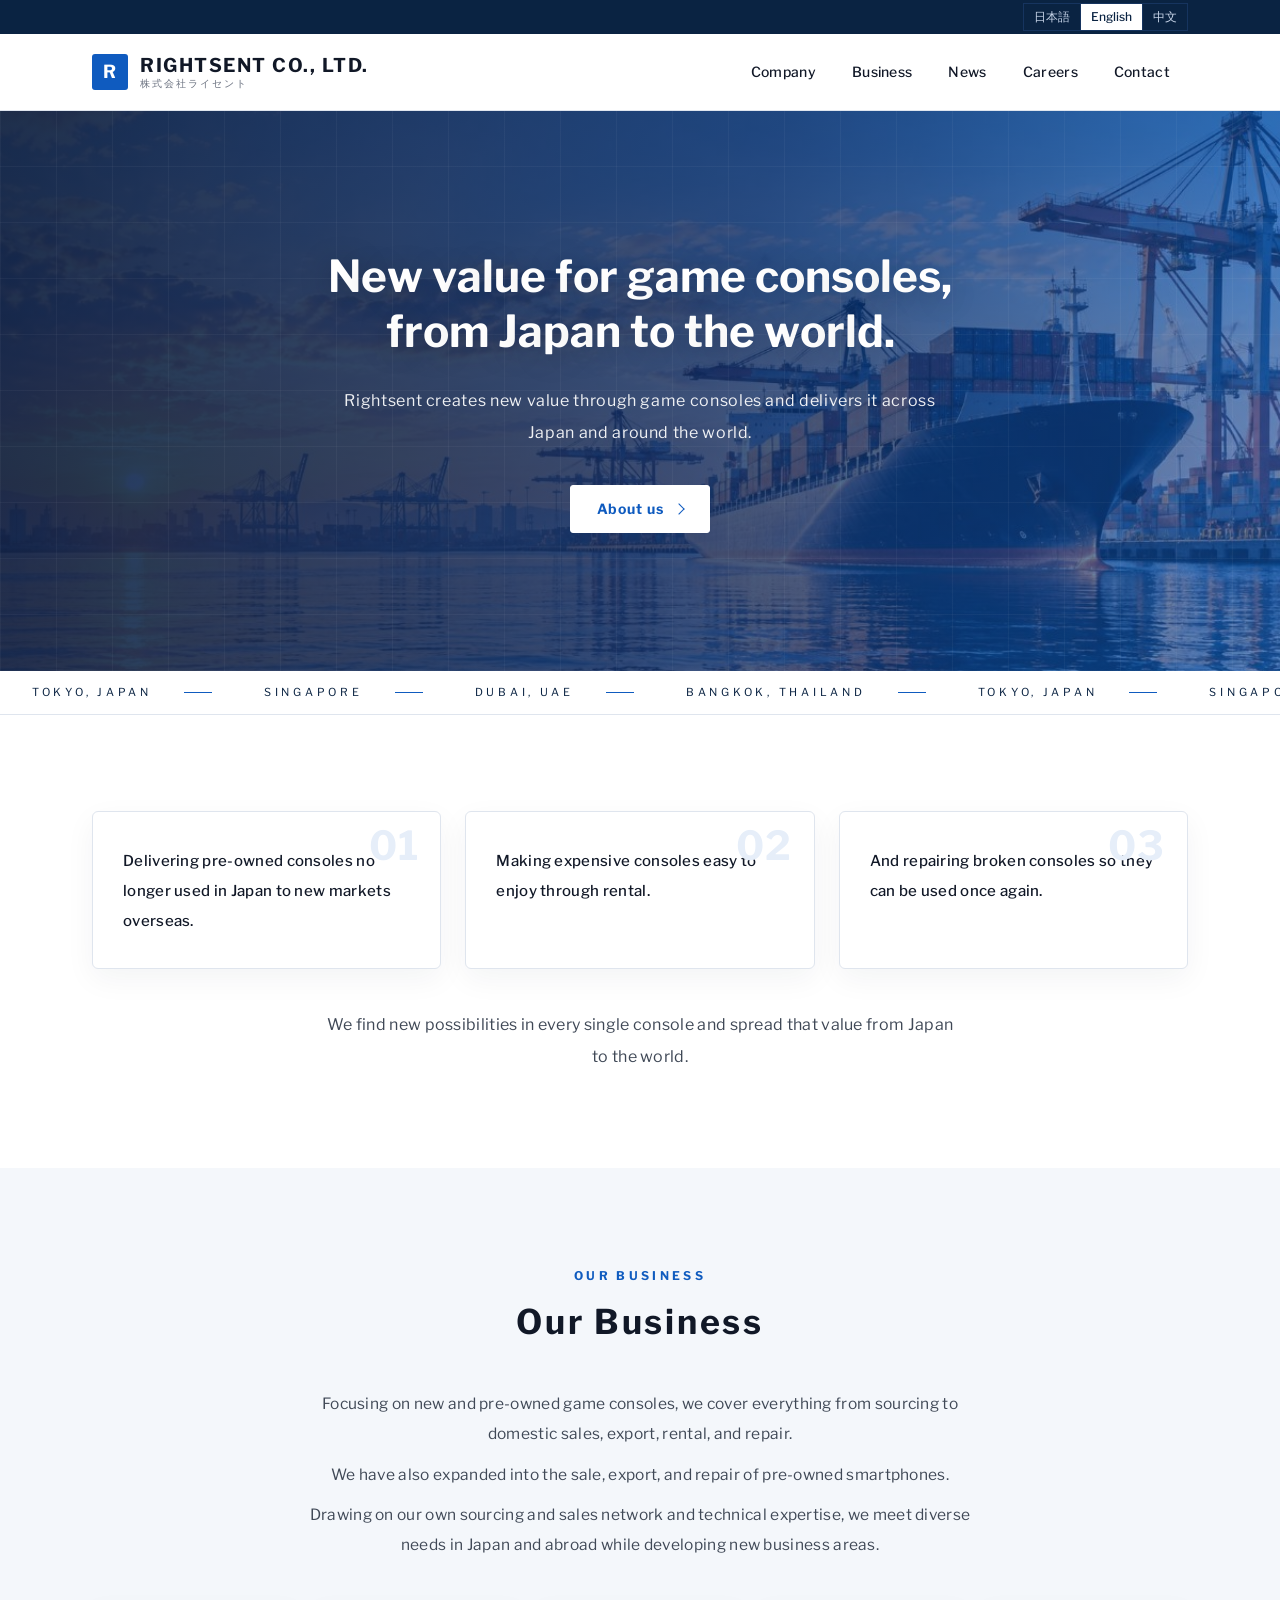
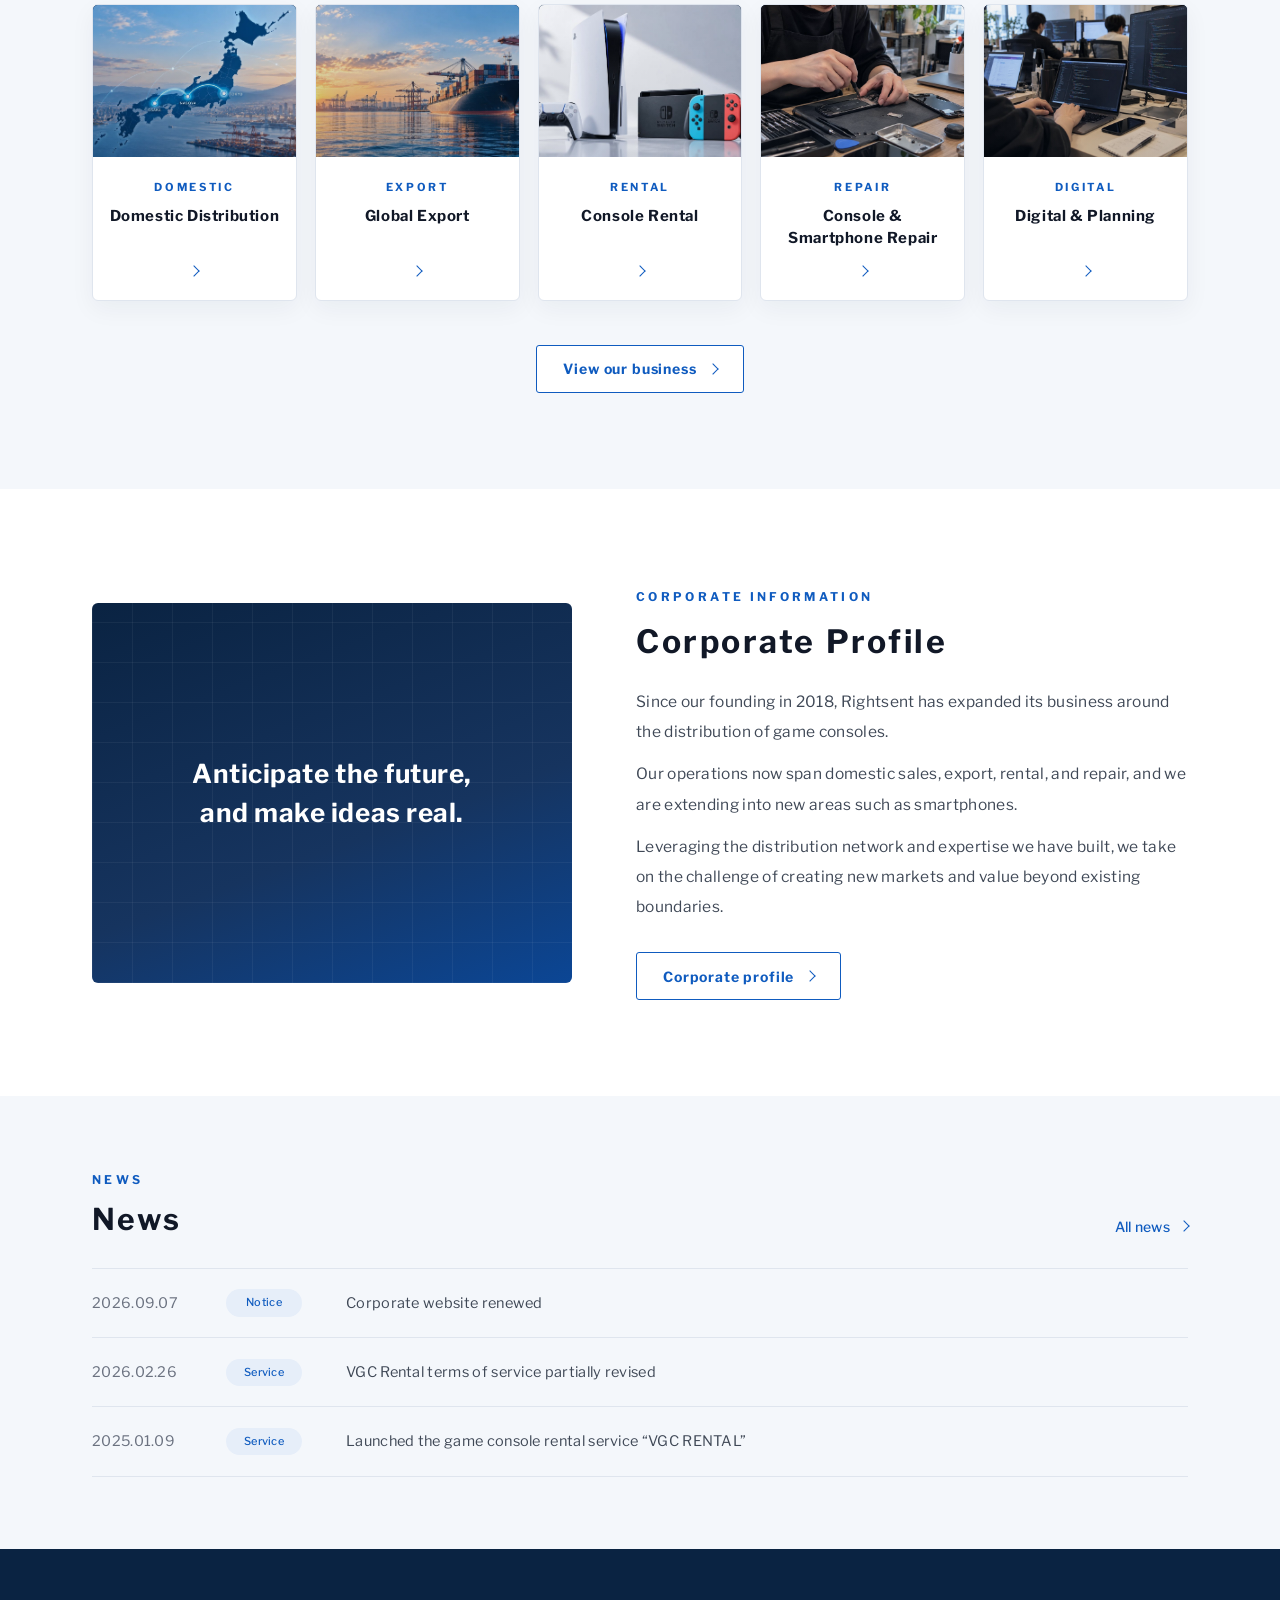
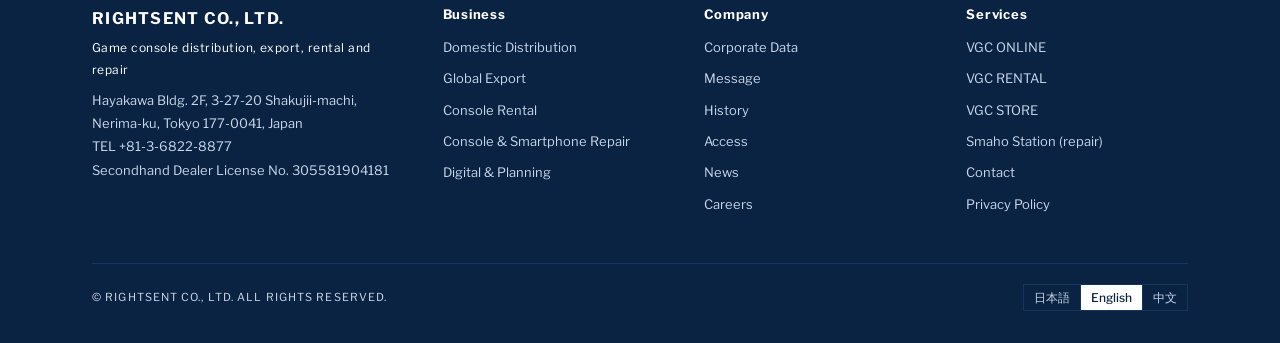
==== index.html @ 7bfd34ba "コーポレートサイトを追加 Co-Authored-By: Claude Fable 5.1 <noreply@anthropic.com> Claude-Session: https://claude" ====
<!DOCTYPE html>
<html lang="ja">
<head>
<meta charset="utf-8">
<meta name="viewport" content="width=device-width, initial-scale=1">
<title data-i18n="title">株式会社ライセント｜ゲーム機の国内流通・海外輸出・レンタル・修理</title>
<meta name="description" content="株式会社ライセントは、ゲーム機・スマートフォンの仕入れから国内販売、海外輸出、レンタル、修理まで手がける東京の会社です。VGC ONLINE / VGC RENTAL / VGC STORE を運営しています。">
<meta name="color-scheme" content="light">
<link rel="icon" href="favicon.svg" type="image/svg+xml">
<link rel="preconnect" href="https://fonts.googleapis.com">
<link rel="preconnect" href="https://fonts.gstatic.com" crossorigin>
<link rel="stylesheet" href="https://fonts.googleapis.com/css2?family=Noto+Sans+JP:wght@400;500;700&family=Noto+Sans+SC:wght@400;500;700&family=Libre+Franklin:wght@400;500;600;700&display=swap">
<link rel="stylesheet" href="assets/site.css">
<script type="application/ld+json">
{"@context":"https://schema.org","@type":"Organization","name":"株式会社ライセント","alternateName":"RIGHTSENT CO., LTD.","url":"https://www.rightsent.com/","foundingDate":"2018-11-29","telephone":"+81-3-6822-8877","address":{"@type":"PostalAddress","postalCode":"177-0041","addressRegion":"東京都","addressLocality":"練馬区","streetAddress":"石神井町3-27-20 早川ビル2F","addressCountry":"JP"},"founder":{"@type":"Person","name":"芹澤 慎次郎"},"sameAs":["https://vgc-online.com/","https://x.com/VGC_RENTAL","https://x.com/VGC_ONLINE"]}
</script>
</head>
<body>
<a class="skip" href="#main">本文へ</a>

<div class="util"><div class="wrap">
  <div class="lang" role="group" aria-label="Language"><button type="button" data-lang="ja" lang="ja">日本語</button><button type="button" data-lang="en" lang="en">English</button><button type="button" data-lang="zh" lang="zh">中文</button></div>
</div></div>

<header class="head"><div class="wrap">
  <a class="logo" href="index.html"><span class="sym">R</span><span class="name"><span data-i18n="brand.name">株式会社ライセント</span><small data-i18n="brand.sub">RIGHTSENT CO., LTD.</small></span></a>
  <button class="menu-btn" type="button" aria-expanded="false" aria-controls="gnav" aria-label="Menu"><span></span></button>
  <ul class="gnav" id="gnav">
    <li><a href="company.html" data-i18n="nav.company">会社概要</a></li>
    <li><a href="business.html" data-i18n="nav.business">事業内容</a></li>
    <li><a href="news.html" data-i18n="nav.news">ニュース</a></li>
    <li><a href="recruit.html" data-i18n="nav.recruit">採用情報</a></li>
    <li><a href="contact.html" data-i18n="nav.contact">お問い合わせ</a></li>
  </ul>
</div></header>

<main id="main">
<section class="hero">
  <div class="wrap">
    <h1 data-i18n="hero.h1">ゲーム機に新しい価値を<br>日本から世界へ。</h1>
    <p class="sub" data-i18n="hero.sub">株式会社ライセントは、ゲーム機を通じて新たな価値を生み出し、国内外へ届けています。</p>
    <a class="btn white" href="company.html" data-i18n="hero.btn">私たちについて</a>
  </div>
</section>

<div class="marquee" aria-hidden="true"><div class="track"><span>Tokyo, Japan</span><span>Singapore</span><span>Dubai, UAE</span><span>Bangkok, Thailand</span><span>Tokyo, Japan</span><span>Singapore</span><span>Dubai, UAE</span><span>Bangkok, Thailand</span><span>Tokyo, Japan</span><span>Singapore</span><span>Dubai, UAE</span><span>Bangkok, Thailand</span><span>Tokyo, Japan</span><span>Singapore</span><span>Dubai, UAE</span><span>Bangkok, Thailand</span><span>Tokyo, Japan</span><span>Singapore</span><span>Dubai, UAE</span><span>Bangkok, Thailand</span><span>Tokyo, Japan</span><span>Singapore</span><span>Dubai, UAE</span><span>Bangkok, Thailand</span></div></div>

<section class="sec" id="about"><div class="wrap">
  <div class="about-grid">
    <div><span class="num">01</span><p data-i18n="about.1">日本で使われなくなった中古ゲーム機を、海外の新たな市場へ届ける。</p></div>
    <div><span class="num">02</span><p data-i18n="about.2">高額なゲーム機をレンタルによって、より手軽に利用できるものにする。</p></div>
    <div><span class="num">03</span><p data-i18n="about.3">そして、故障したゲーム機を修理し、再び使える一台へ。</p></div>
  </div>
  <p class="about-close rv" data-i18n="about.close">一台のゲーム機に新たな可能性を見出し、日本から世界へ、その価値を広げていきます。</p>
</div></section>

<section class="sec grey" id="business"><div class="wrap">
  <div class="shc"><span class="en">OUR BUSINESS</span><h2 data-i18n="biz.h2">事業内容</h2></div>
  <div class="biz-lead rv">
    <p data-i18n="biz.lead1">新品・中古ゲーム機を中心に、仕入れから国内販売、海外輸出、レンタル、修理まで幅広く展開しています。</p>
    <p data-i18n="biz.lead2">さらに、中古スマートフォンの販売・輸出・修理へと事業領域を拡大。</p>
    <p data-i18n="biz.lead3">独自の仕入・販売ネットワークと技術力を活かし、国内外の多様なニーズに対応するとともに、新たな事業領域への展開にも取り組んでいます。</p>
  </div>
  <div class="cards">
    <a class="card domestic" href="business.html#domestic"><div class="ph"></div><div class="body"><span class="en">DOMESTIC</span><h3 data-i18n="t1.h">国内流通・販売</h3><span class="arw"></span></div></a>
    <a class="card export" href="business.html#export"><div class="ph"></div><div class="body"><span class="en">EXPORT</span><h3 data-i18n="t2.h">海外輸出</h3><span class="arw"></span></div></a>
    <a class="card rental" href="business.html#rental"><div class="ph"></div><div class="body"><span class="en">RENTAL</span><h3 data-i18n="t3.h">ゲーム機レンタル</h3><span class="arw"></span></div></a>
    <a class="card repair" href="business.html#repair"><div class="ph"></div><div class="body"><span class="en">REPAIR</span><h3 data-i18n="t4.h">ゲーム機・スマートフォン修理</h3><span class="arw"></span></div></a>
    <a class="card digital" href="business.html#digital"><div class="ph"></div><div class="body"><span class="en">DIGITAL</span><h3 data-i18n="t5.h">デジタル事業・企画開発</h3><span class="arw"></span></div></a>
  </div>
  <div class="cards-cta rv"><a class="btn" href="business.html" data-i18n="idx.biz.all">事業内容を見る</a></div>
</div></section>


<section class="sec" id="company"><div class="wrap">
  <div class="cotop">
    <div class="panel rv"><p class="q" data-i18n="msg">未来を先取りして、<br>発想を実現する。</p></div>
    <div class="txt rv">
      <span class="en">CORPORATE INFORMATION</span>
      <h2 data-i18n="company.h2">会社概要</h2>
      <p data-i18n="msg.p1">株式会社ライセントは2018年の設立以来、ゲーム機流通を中心に事業を拡大してきました。</p>
      <p data-i18n="msg.p2">国内販売・海外輸出・レンタル・修理まで幅広く展開し、現在ではスマートフォンなどへも事業領域を広げています。</p>
      <p data-i18n="msg.p3">これまで培ってきた流通ネットワークとノウハウを活かし、既存の枠にとらわれない新たな市場と価値の創出に挑戦しています。</p>
      <a class="btn" href="company.html" data-i18n="idx.co.all">会社概要を見る</a>
    </div>
  </div>
</div></section>

<section class="sec grey tight" id="topics"><div class="wrap">
  <div class="shl"><div><span class="en">NEWS</span><h2 data-i18n="topics.h2">お知らせ</h2></div><a class="arrow" href="news.html" data-i18n="topics.all">一覧を見る</a></div>
  <ul class="news">
    <li><time datetime="2026-09-07">2026.09.07</time><span class="tag" data-i18n="tag.notice">お知らせ</span><a href="news.html" data-i18n="news.1">コーポレートサイトをリニューアルしました</a></li>
    <li><time datetime="2026-02-26">2026.02.26</time><span class="tag" data-i18n="tag.service">サービス</span><a href="news.html" data-i18n="news.2">VGC レンタル利用規約を一部改訂しました</a></li>
    <li><time datetime="2025-01-09">2025.01.09</time><span class="tag" data-i18n="tag.service">サービス</span><a href="news.html" data-i18n="news.3">ゲーム機レンタルサービス「VGC RENTAL」を開始しました</a></li>
  </ul>
</div></section>
</main>

<footer class="foot" id="footer"><div class="wrap">
  <div class="cols">
    <div class="addr"><strong data-i18n="brand.name">株式会社ライセント</strong><span class="tagline" data-i18n="f.tag">ゲーム機の国内流通・海外輸出・レンタル・修理</span><span data-i18n="f.addr">〒177-0041 東京都練馬区石神井町3-27-20 早川ビル2F<br>TEL 03-6822-8877<br>古物商許可 東京都公安委員会 第305581904181号</span></div>
    <div><h4><a href="business.html" data-i18n="f.h1">事業内容</a></h4><ul><li><a href="business.html#domestic" data-i18n="t1.h">国内流通・販売</a></li><li><a href="business.html#export" data-i18n="t2.h">海外輸出</a></li><li><a href="business.html#rental" data-i18n="t3.h">ゲーム機レンタル</a></li><li><a href="business.html#repair" data-i18n="t4.h">ゲーム機・スマートフォン修理</a></li><li><a href="business.html#digital" data-i18n="t5.h">デジタル事業・企画開発</a></li></ul></div>
    <div><h4><a href="company.html" data-i18n="f.h2">会社概要</a></h4><ul><li><a href="company.html#profile" data-i18n="f.2a">基本情報</a></li><li><a href="company.html#message" data-i18n="f.2b">代表メッセージ</a></li><li><a href="company.html#history" data-i18n="f.2c">沿革</a></li><li><a href="company.html#access" data-i18n="sub.access">アクセス</a></li><li><a href="news.html" data-i18n="nav.news">ニュース</a></li><li><a href="recruit.html" data-i18n="nav.recruit">採用情報</a></li></ul></div>
    <div><h4 data-i18n="f.h3">運営サービス</h4><ul><li><a href="https://vgc-online.com/" target="_blank" rel="noopener">VGC ONLINE</a></li><li><a href="https://vgc-online.com/pages/vgc-rental" target="_blank" rel="noopener">VGC RENTAL</a></li><li><a href="https://vgc-online.com/" target="_blank" rel="noopener">VGC STORE</a></li><li><a href="https://sma-sta.com/nerima/price/" target="_blank" rel="noopener" data-i18n="f.smasta">スマホステーション（修理）</a></li><li><a href="contact.html" data-i18n="nav.contact">お問い合わせ</a></li><li><a href="privacy.html" data-i18n="f.3d">プライバシーポリシー</a></li></ul></div>
  </div>
  <div class="bottom"><span data-i18n="f.copy">© RIGHTSENT CO., LTD. ALL RIGHTS RESERVED.</span><div class="lang" role="group" aria-label="Language"><button type="button" data-lang="ja" lang="ja">日本語</button><button type="button" data-lang="en" lang="en">English</button><button type="button" data-lang="zh" lang="zh">中文</button></div></div>
</div></footer>

<script src="assets/site.js"></script>
</body>
</html>
---- assets/site.css ----
/* 株式会社ライセント コーポレートサイト — 白×ブルー */

:root{
  --dark:#0a2342; --dark2:#16345f; --brand:#0f5bbf; --brand-dk:#0b4695; --brand-lt:#e6eef9;
  --ink:#111827; --text:#3f4856; --muted:#6b7280; --line:#dfe5ee; --grey:#f4f7fb; --white:#fff;
  --on-dark:#c9d6ea;
  --sans:"Noto Sans JP","Hiragino Sans","Yu Gothic",sans-serif;
  --display:"Noto Sans JP","Hiragino Sans","Yu Gothic",sans-serif;
  --latin:"Libre Franklin","Helvetica Neue",Arial,sans-serif;
}
html[lang="en"]{--sans:"Libre Franklin","Helvetica Neue",Arial,sans-serif;--display:"Libre Franklin","Helvetica Neue",Arial,sans-serif}
html[lang="zh"]{--sans:"Noto Sans SC","PingFang SC","Microsoft YaHei",sans-serif;--display:"Noto Sans SC","PingFang SC","Microsoft YaHei",sans-serif}

*{box-sizing:border-box}
html{scroll-behavior:smooth;scroll-padding-top:90px}
@media(prefers-reduced-motion:reduce){html{scroll-behavior:auto}}
body{margin:0;background:var(--white);color:var(--text);font-family:var(--sans);font-size:15.5px;line-height:1.95;letter-spacing:.02em;-webkit-font-smoothing:antialiased}
a{color:inherit;text-decoration:none}
h1,h2,h3,h4{margin:0;font-family:var(--display);font-weight:700;color:var(--ink);line-height:1.4;letter-spacing:.04em}
p{margin:0}
button{font:inherit;cursor:pointer}
.wrap{max-width:1160px;margin:0 auto;padding:0 32px}
:focus-visible{outline:2px solid var(--brand);outline-offset:2px}
.skip{position:absolute;left:12px;top:-48px;background:var(--dark);color:#fff;padding:8px 12px;z-index:20}
.skip:focus{top:12px}
.arrow{display:inline-flex;align-items:center;gap:10px;font-size:14px;font-weight:500;color:var(--brand);letter-spacing:.02em}
.arrow::after{content:"";width:7px;height:7px;border-right:1.5px solid;border-bottom:1.5px solid;transform:rotate(-45deg);transition:transform .3s cubic-bezier(.2,.7,.2,1)}
.arrow:hover{text-decoration:underline}
.arrow:hover::after{transform:translateX(5px) rotate(-45deg)}

/* ボタン */
.btn{display:inline-flex;align-items:center;gap:12px;height:48px;padding:0 26px;font-size:14px;font-weight:700;letter-spacing:.06em;border:1.5px solid var(--brand);color:var(--brand);background:#fff;border-radius:3px;transition:background .3s,color .3s,transform .3s,box-shadow .3s}
.btn::after{content:"";width:7px;height:7px;border-right:1.5px solid currentColor;border-bottom:1.5px solid currentColor;transform:rotate(-45deg)}
.btn:hover{background:var(--brand);color:#fff;transform:translateY(-2px);box-shadow:0 10px 24px rgba(15,91,191,.22)}
.btn.solid{background:var(--brand);color:#fff}
.btn.solid:hover{background:var(--brand-dk)}
.btn.white{background:#fff;color:var(--brand);border-color:#fff}
.btn.white:hover{background:var(--brand-lt);color:var(--brand-dk);border-color:var(--brand-lt)}

/* utility bar */
.util{background:var(--dark);color:var(--on-dark);font-size:12px}
.util .wrap{display:flex;justify-content:flex-end;gap:24px;height:34px;align-items:center}
.lang{display:flex;border:1px solid var(--dark2);margin-left:8px}
.lang button{background:transparent;border:0;color:var(--on-dark);padding:2px 10px;font-size:12px;line-height:1.8;border-right:1px solid var(--dark2)}
.lang button:last-child{border-right:0}
.lang button[aria-pressed="true"]{background:#fff;color:var(--dark);font-weight:500}
.lang button:hover:not([aria-pressed="true"]){color:#fff}

/* header */
.head{border-bottom:1px solid var(--line);background:#fff;position:sticky;top:0;z-index:5;transition:box-shadow .4s}
.head.scrolled{box-shadow:0 8px 30px rgba(10,35,66,.10)}
.head .wrap{display:flex;align-items:center;justify-content:space-between;height:76px;gap:32px}
.logo{display:flex;align-items:center;gap:12px}
.logo .sym{width:36px;height:36px;background:var(--brand);display:grid;place-items:center;color:#fff;font-family:var(--latin);font-weight:700;font-size:18px;flex:none;border-radius:3px;transition:transform .5s cubic-bezier(.2,.7,.2,1)}
.logo:hover .sym{transform:rotate(90deg)}
.logo .name{font-family:var(--display);font-weight:700;font-size:19px;color:var(--ink);letter-spacing:.08em;line-height:1.2}
.logo .name small{display:block;font-family:var(--latin);font-weight:500;font-size:10px;letter-spacing:.2em;color:var(--muted)}
.gnav{display:flex;align-items:center;list-style:none;margin:0;padding:0}
.gnav a{display:block;padding:0 18px;line-height:76px;font-size:14px;font-weight:500;color:var(--ink);position:relative;transition:color .3s}
.gnav a::after{content:"";position:absolute;left:18px;right:18px;bottom:0;height:3px;background:var(--brand);transform:scaleX(0);transform-origin:left;transition:transform .4s cubic-bezier(.2,.7,.2,1)}
.gnav a:hover,.gnav a[aria-current="page"]{color:var(--brand)}
.gnav a:hover::after,.gnav a[aria-current="page"]::after{transform:scaleX(1)}
.menu-btn{display:none;background:none;border:1px solid var(--line);width:44px;height:44px;padding:0;position:relative;border-radius:3px}
.menu-btn span,.menu-btn span::before,.menu-btn span::after{content:"";position:absolute;left:11px;width:20px;height:2px;background:var(--ink);transition:transform .2s,opacity .2s}
.menu-btn span{top:21px}
.menu-btn span::before{left:0;top:-6px}
.menu-btn span::after{left:0;top:6px}
.menu-btn[aria-expanded="true"] span{background:transparent}
.menu-btn[aria-expanded="true"] span::before{transform:translateY(6px) rotate(45deg)}
.menu-btn[aria-expanded="true"] span::after{transform:translateY(-6px) rotate(-45deg)}

/* hero（トップ） */
.hero{position:relative;color:#fff;overflow:hidden;min-height:560px;display:flex;align-items:center;background:var(--dark) url('img/export.jpg') center 40%/cover no-repeat}
.hero::before{content:"";position:absolute;inset:0;background:linear-gradient(105deg,rgba(6,26,62,.90) 0%,rgba(10,45,105,.78) 55%,rgba(15,91,191,.55) 100%)}
.hero::after{content:"";position:absolute;inset:0;background:repeating-linear-gradient(0deg,rgba(255,255,255,.04) 0 1px,transparent 1px 56px),repeating-linear-gradient(90deg,rgba(255,255,255,.04) 0 1px,transparent 1px 56px);animation:drift 40s linear infinite;pointer-events:none}
.hero .wrap{position:relative;z-index:1;width:100%;padding-top:96px;padding-bottom:96px;text-align:center;display:flex;flex-direction:column;align-items:center}
.hero h1{font-size:46px;line-height:1.5;color:#fff;letter-spacing:.06em;max-width:22em;text-shadow:0 4px 30px rgba(0,0,0,.25)}
html[lang="en"] .hero h1{font-size:44px;line-height:1.25;letter-spacing:0;max-width:18em}
.hero .sub{font-size:16px;color:rgba(255,255,255,.92);margin-top:26px;letter-spacing:.04em;max-width:38em;line-height:2}
.hero .btn{margin-top:36px}

/* 帯（マーキー） */
.marquee{overflow:hidden;border-bottom:1px solid var(--line);background:#fff;font-family:var(--latin);font-size:11px;letter-spacing:.34em;color:var(--dark);white-space:nowrap;text-transform:uppercase}
.marquee .track{display:inline-flex;animation:marquee 72s linear infinite;padding:11px 0}
.marquee:hover .track{animation-play-state:paused}
.marquee span{padding:0 20px 0 32px;display:inline-flex;align-items:center;gap:32px}
.marquee span::after{content:"";width:28px;height:1px;background:var(--brand)}
@keyframes marquee{to{transform:translateX(-50%)}}

/* sections */
.sec{padding:96px 0}
.sec.grey{background:var(--grey)}
.sec.tight{padding:72px 0}
.shc{text-align:center;margin-bottom:44px}
.shc .en{display:block;font-family:var(--latin);font-size:12px;letter-spacing:.28em;color:var(--brand);font-weight:700;margin-bottom:12px}
.shc h2{font-size:34px;letter-spacing:.08em;line-height:1.35}
.shc p{color:var(--muted);margin-top:14px;font-size:15px}
.shl{display:flex;justify-content:space-between;align-items:flex-end;gap:24px;margin-bottom:28px;flex-wrap:wrap}
.shl .en{display:block;font-family:var(--latin);font-size:12px;letter-spacing:.28em;color:var(--brand);font-weight:700;margin-bottom:6px}
.shl h2{font-size:30px;letter-spacing:.08em}
.sh{display:flex;align-items:baseline;gap:24px;margin-bottom:40px;border-left:4px solid var(--brand);padding-left:20px;flex-wrap:wrap}
.sh h2{font-size:28px;letter-spacing:.08em}
.sh .en{font-family:var(--latin);font-size:12px;letter-spacing:.26em;color:var(--brand);font-weight:700}
.sh .all{margin-left:auto}
.lead{max-width:44em;color:var(--text);margin-bottom:40px}
.center{text-align:center}
.two{display:grid;grid-template-columns:1fr 1.2fr;gap:56px;align-items:start}

/* ABOUT（トップ） */
.about-lead{max-width:36em;margin:0 auto;text-align:center;font-size:17px;color:var(--ink);font-weight:500;line-height:2.1}
.about-grid{display:grid;grid-template-columns:repeat(3,1fr);gap:24px;margin:0 0 40px}
.about-grid>div{background:#fff;border:1px solid var(--line);border-radius:6px;padding:34px 30px 32px;position:relative;box-shadow:0 10px 30px rgba(10,35,66,.05);transition:transform .5s cubic-bezier(.2,.7,.2,1),box-shadow .5s}
.about-grid>div:hover{transform:translateY(-6px);box-shadow:0 22px 44px rgba(10,35,66,.12)}
.about-grid .num{font-family:var(--latin);font-size:40px;font-weight:700;color:var(--brand-lt);position:absolute;right:22px;top:14px;line-height:1;letter-spacing:.02em}
.about-grid p{font-size:15px;color:var(--ink);font-weight:500;line-height:2}
.about-close{max-width:40em;margin:0 auto;text-align:center;font-size:16px;color:var(--text)}

/* 事業カード（トップ） */
.biz-lead{max-width:44em;margin:0 auto 44px;text-align:center;color:var(--text)}
.biz-lead p+p{margin-top:10px}
.cards{display:grid;grid-template-columns:repeat(5,1fr);gap:18px}
.card{display:flex;flex-direction:column;background:#fff;border:1px solid var(--line);border-radius:6px;overflow:hidden;text-align:center;color:var(--text);box-shadow:0 8px 24px rgba(10,35,66,.05);transition:transform .5s cubic-bezier(.2,.7,.2,1),box-shadow .5s;position:relative;z-index:0}
.card:hover{transform:translateY(-8px);box-shadow:0 24px 48px rgba(10,35,66,.14);z-index:1}
.card .ph{aspect-ratio:4/3;background:var(--dark) center/cover no-repeat;position:relative;overflow:hidden}
.card .ph::before{content:"";position:absolute;inset:0;background:inherit;transition:transform .9s cubic-bezier(.2,.7,.2,1)}
.card:hover .ph::before{transform:scale(1.07)}
.card.export .ph,.card.export .ph::before{background-image:linear-gradient(180deg,rgba(10,35,66,.08),rgba(10,35,66,.22)),url('img/export.jpg')}
.card.domestic .ph,.card.domestic .ph::before{background-image:linear-gradient(180deg,rgba(10,35,66,.08),rgba(10,35,66,.22)),url('img/domestic.jpg')}
.card.rental .ph,.card.rental .ph::before{background-image:linear-gradient(180deg,rgba(10,35,66,.02),rgba(10,35,66,.10)),url('img/rental.jpg')}
.card.repair .ph,.card.repair .ph::before{background-image:linear-gradient(180deg,rgba(10,35,66,.04),rgba(10,35,66,.18)),url('img/repair.jpg');background-position:center 45%}
.card.digital .ph,.card.digital .ph::before{background-image:linear-gradient(180deg,rgba(10,35,66,.04),rgba(10,35,66,.18)),url('img/digital.jpg');background-position:center 40%}
.card .body{padding:20px 14px 22px;display:flex;flex-direction:column;align-items:center;gap:6px;flex:1}
.card .en{font-family:var(--latin);font-size:11px;letter-spacing:.24em;color:var(--brand);font-weight:700}
.card h3{font-size:15px;letter-spacing:.04em;line-height:1.5;transition:color .3s}
.card:hover h3{color:var(--brand)}
.card .arw{margin-top:auto;padding-top:8px;color:var(--brand);width:22px;height:22px;display:inline-flex;align-items:center;justify-content:center}
.card .arw::after{content:"";width:7px;height:7px;border-right:1.5px solid;border-bottom:1.5px solid;transform:rotate(-45deg);transition:transform .3s}
.card:hover .arw::after{transform:translateX(4px) rotate(-45deg)}
.cards-cta{text-align:center;margin-top:44px}


/* 会社概要（トップ） */
.cotop{display:grid;grid-template-columns:1fr 1.15fr;gap:64px;align-items:center}
.cotop .panel{background:linear-gradient(160deg,var(--dark) 0%,var(--dark2) 60%,var(--brand-dk) 100%);color:#fff;border-radius:6px;min-height:380px;display:flex;align-items:center;justify-content:center;padding:48px 40px;position:relative;overflow:hidden}
.cotop .panel::before{content:"";position:absolute;inset:0;background:repeating-linear-gradient(0deg,rgba(255,255,255,.05) 0 1px,transparent 1px 40px),repeating-linear-gradient(90deg,rgba(255,255,255,.05) 0 1px,transparent 1px 40px)}
.cotop .panel .q{position:relative;font-size:30px;font-weight:700;line-height:1.9;letter-spacing:.12em;text-align:center}
html[lang="en"] .cotop .panel .q{font-size:26px;letter-spacing:.02em;line-height:1.5}
.cotop .txt .en{display:block;font-family:var(--latin);font-size:12px;letter-spacing:.28em;color:var(--brand);font-weight:700;margin-bottom:12px}
.cotop .txt h2{font-size:32px;letter-spacing:.08em;margin-bottom:22px}
.cotop .txt p+p{margin-top:12px}
.cotop .txt .btn{margin-top:30px}

/* 下層ページのタイトル帯・パンくず */
.pband{background:var(--grey);border-bottom:1px solid var(--line);padding:48px 0 40px}
.pband h1{font-size:34px;letter-spacing:.1em;display:flex;align-items:baseline;gap:20px;flex-wrap:wrap}
.pband .en{font-family:var(--latin);font-size:12px;letter-spacing:.26em;color:var(--brand);font-weight:700}
.crumb{list-style:none;margin:0 0 14px;padding:0;display:flex;gap:6px;font-size:12px;color:var(--muted);flex-wrap:wrap}
.crumb li+li::before{content:"›";margin-right:6px;color:var(--muted)}
.crumb a:hover{color:var(--brand);text-decoration:underline}
.subnav{border-bottom:1px solid var(--line);background:#fff}
.subnav ul{list-style:none;margin:0;padding:0;display:flex;gap:0;flex-wrap:wrap}
.subnav a{display:block;padding:14px 22px 12px 0;margin-right:22px;font-size:14px;font-weight:500;border-bottom:2px solid transparent;color:var(--text)}
.subnav a:hover{color:var(--brand);border-bottom-color:var(--brand)}

/* 事業内容ページ */
.biz{display:grid;grid-template-columns:minmax(0,5fr) minmax(0,6fr);gap:40px 56px;padding:72px 0;border-top:1px solid var(--line);align-items:center}
.biz:first-of-type{border-top:0;padding-top:0}
.biz h3{font-size:26px;letter-spacing:.06em;margin-bottom:18px}
.biz h3 small{display:block;font-family:var(--latin);font-size:11px;letter-spacing:.24em;color:var(--brand);font-weight:700;margin-bottom:8px}
.biz .num{font-family:var(--latin);font-size:13px;font-weight:700;letter-spacing:.2em;color:var(--brand);margin-bottom:10px}
.biz .ph{aspect-ratio:4/3;border-radius:6px;background:linear-gradient(135deg,#16345f,#0f5bbf) center/cover no-repeat;box-shadow:0 12px 30px rgba(10,35,66,.10)}
.biz.export .ph{background-image:linear-gradient(180deg,rgba(10,35,66,.05),rgba(10,35,66,.2)),url('img/export.jpg')}
.biz.domestic .ph{background-image:linear-gradient(180deg,rgba(10,35,66,.05),rgba(10,35,66,.2)),url('img/domestic.jpg')}
.biz.rental .ph{background-image:url('img/rental.jpg')}
.biz.digital .ph{background-image:linear-gradient(180deg,rgba(10,35,66,.03),rgba(10,35,66,.15)),url('img/digital.jpg');background-position:center 40%}
.biz.repair .ph{background-image:linear-gradient(180deg,rgba(10,35,66,.03),rgba(10,35,66,.15)),url('img/repair.jpg');background-position:center 45%}
.biz .txt p+p{margin-top:12px}
.biz .links{margin-top:22px;display:flex;gap:24px;flex-wrap:wrap}
.items{margin:18px 0 0;padding:0;list-style:none;display:grid;gap:6px;font-size:14px}
.items li{padding-left:18px;position:relative}
.items li::before{content:"";position:absolute;left:0;top:.85em;width:8px;height:2px;background:var(--brand)}

/* 採用情報 */
.jobs{display:grid;grid-template-columns:1fr 1fr;gap:24px}
.job{display:flex;flex-direction:column;gap:10px;background:#fff;border:1px solid var(--line);border-radius:6px;padding:34px 32px 30px;color:var(--text);box-shadow:0 10px 30px rgba(10,35,66,.05);transition:transform .5s cubic-bezier(.2,.7,.2,1),box-shadow .5s}
.job:hover{transform:translateY(-6px);box-shadow:0 22px 44px rgba(10,35,66,.12)}
.job .en{font-family:var(--latin);font-size:11px;letter-spacing:.26em;color:var(--brand);font-weight:700}
.job h3{font-size:24px;letter-spacing:.06em;transition:color .3s}
.job:hover h3{color:var(--brand)}
.job p{font-size:14.5px;flex:1}
.job .arrow{margin-top:8px}
.rc-cta{margin-top:40px;display:flex;align-items:center;gap:32px;flex-wrap:wrap}
@media(max-width:600px){.jobs{grid-template-columns:1fr}.rc-cta{flex-direction:column;align-items:flex-start;gap:20px}}

/* 会社概要の表 */
.profile{width:100%;border-collapse:collapse;border-top:1px solid var(--dark);font-size:14.5px}
.profile th{width:10em;text-align:left;font-weight:500;letter-spacing:.04em;padding:14px 16px 14px 0;border-bottom:1px solid var(--line);color:var(--muted);vertical-align:top}
.profile td{padding:14px 0;border-bottom:1px solid var(--line)}
.profile.mini th{width:7em}

/* 代表メッセージ */
.message .quote{font-size:30px;line-height:1.9;color:var(--ink);letter-spacing:.12em;font-weight:700}
.message .body p+p{margin-top:16px}
.message .sign{margin-top:28px;font-size:14px;color:var(--muted)}
.message .sign strong{display:block;color:var(--ink);font-size:18px;font-weight:700;margin-top:4px;letter-spacing:.14em}

/* 沿革 */
.history{list-style:none;margin:0;padding:0;border-top:1px solid var(--dark)}
.history li{display:grid;grid-template-columns:140px 1fr;gap:24px;padding:18px 0;border-bottom:1px solid var(--line);font-size:14.5px;transition:background .3s,padding-left .4s cubic-bezier(.2,.7,.2,1)}
.history li:hover{padding-left:12px;background:rgba(15,91,191,.04)}
.history time{font-family:var(--latin);font-weight:600;color:var(--brand);letter-spacing:.04em}

/* アクセス */
.access{display:grid;grid-template-columns:1fr 1fr;gap:32px}
.office{border:1px solid var(--line);padding:26px 28px;border-radius:6px;transition:transform .5s cubic-bezier(.2,.7,.2,1),box-shadow .5s}
.office:hover{transform:translateY(-4px);box-shadow:0 18px 40px rgba(10,35,66,.10)}
.office h3{font-size:17px;margin-bottom:10px;padding-bottom:10px;border-bottom:1px solid var(--line)}
.office p{font-size:14px}
.office .arrow{margin-top:14px;font-size:13px}

/* ニュース */
.news{list-style:none;margin:0;padding:0;border-top:1px solid var(--line)}
.news li{display:grid;grid-template-columns:110px 96px 1fr;gap:24px;padding:20px 0;border-bottom:1px solid var(--line);align-items:center;font-size:14.5px;transition:padding-left .4s cubic-bezier(.2,.7,.2,1)}
.news li:hover{padding-left:12px}
.news time{font-family:var(--latin);color:var(--muted)}
.news .tag{font-size:11px;font-weight:500;text-align:center;background:var(--brand-lt);color:var(--brand);padding:3px 4px;border-radius:999px;justify-self:start;min-width:76px}
.news a:hover{color:var(--brand);text-decoration:underline}

/* お問い合わせ */
.contact-grid{display:grid;grid-template-columns:1fr 1fr;gap:32px}
.cbox{border:1px solid var(--line);padding:32px 32px 30px;border-radius:6px;transition:transform .5s cubic-bezier(.2,.7,.2,1),box-shadow .5s}
.cbox:hover{transform:translateY(-4px);box-shadow:0 18px 40px rgba(10,35,66,.10)}
.cbox h3{font-size:19px;margin-bottom:6px}
.cbox h3 small{display:block;font-family:var(--latin);font-size:11px;letter-spacing:.2em;color:var(--brand);font-weight:700;margin-bottom:6px}
.cbox p{font-size:14px}
.cbox .tel{display:block;font-family:var(--latin);font-size:34px;font-weight:700;letter-spacing:.02em;color:var(--dark);margin:18px 0 4px;line-height:1.1}
.cbox .note{font-size:13px;color:var(--muted)}
.cbox .addr{margin-top:18px;padding-top:16px;border-top:1px solid var(--line);font-size:14px}
.cbox .links{margin-top:18px;display:grid;gap:8px}

/* お問い合わせフォーム */
.cform{max-width:760px;margin:0 auto;background:#fff;border:1px solid var(--line);border-radius:6px;padding:40px 44px 36px;box-shadow:0 10px 30px rgba(10,35,66,.05)}
.cform .row{margin-bottom:22px}
.cform .two-col{display:grid;grid-template-columns:1fr 1fr;gap:20px}
.cform label{display:block;font-size:14px;font-weight:700;color:var(--ink)}
.cform label>span{display:inline-block;margin-bottom:8px}
.cform .req{display:inline-block;font-style:normal;font-size:10px;font-weight:700;color:#fff;background:var(--brand);border-radius:2px;padding:1px 6px;margin-left:8px;vertical-align:2px;letter-spacing:.06em}
.cform input[type=text],.cform input[type=email],.cform input[type=tel],.cform select,.cform textarea{display:block;width:100%;font:inherit;font-weight:400;font-size:15px;color:var(--ink);background:var(--grey);border:1px solid var(--line);border-radius:4px;padding:12px 14px;transition:border-color .3s,box-shadow .3s,background .3s}
.cform select{appearance:none;-webkit-appearance:none;background-image:url("data:image/svg+xml,%3Csvg xmlns='http://www.w3.org/2000/svg' viewBox='0 0 16 16' fill='none' stroke='%230f5bbf' stroke-width='1.8'%3E%3Cpath d='M4 6l4 4 4-4'/%3E%3C/svg%3E");background-repeat:no-repeat;background-position:right 14px center;background-size:14px;padding-right:40px}
.cform textarea{resize:vertical;min-height:160px}
.cform input:focus,.cform select:focus,.cform textarea:focus{outline:none;border-color:var(--brand);background:#fff;box-shadow:0 0 0 3px rgba(15,91,191,.14)}
.cform .invalid{border-color:#d33;background:#fff5f5}
.cform .hp{position:absolute;left:-9999px;width:1px;height:1px;overflow:hidden}
.cform .chk{display:flex;align-items:flex-start;gap:10px;font-weight:400;font-size:14px;color:var(--text)}
.cform .chk input{margin:5px 0 0;width:16px;height:16px;flex:none;accent-color:var(--brand)}
.cform .chk span{margin:0}
.cform .chk a{color:var(--brand);text-decoration:underline}
.cform .ferr{color:#c22;font-size:13.5px;margin:-6px 0 16px}
.cform .ferr .mail-fb{color:var(--brand);text-decoration:underline;font-weight:700;white-space:nowrap}
.cform .submit{text-align:center;margin-bottom:0}
.cform .submit .btn{min-width:240px;justify-content:center;height:54px;font-size:15px}
.cform .submit .btn::after{display:none}
.cform .submit .btn[disabled]{opacity:.6;cursor:wait;transform:none}
.cform .fdone{text-align:center;padding:24px 0 8px}
.cform .fdone-h{font-size:20px;font-weight:700;color:var(--brand);margin-bottom:10px}
.cform.sent .row,.cform.sent .ferr{display:none}
@media(max-width:600px){.cform{padding:26px 20px 24px}.cform .two-col{grid-template-columns:1fr;gap:0}.cform .two-col label{margin-bottom:22px}.cform .two-col label:last-child{margin-bottom:0}}

/* footer */
.foot{background:var(--dark);color:var(--on-dark);padding:56px 0 32px;font-size:13px;letter-spacing:0}
.foot .cols{display:grid;grid-template-columns:1.4fr 1fr 1fr 1fr;gap:40px;padding-bottom:40px;border-bottom:1px solid var(--dark2)}
.foot h4{color:#fff;font-size:13px;font-weight:700;margin-bottom:12px;letter-spacing:.06em}
.foot h4 a:hover{text-decoration:underline}
.foot ul{list-style:none;margin:0;padding:0}
.foot li{margin-bottom:6px}
.foot li a:hover{color:#fff;text-decoration:underline}
.foot .addr{line-height:1.8}
.foot .addr strong{display:block;color:#fff;font-size:16px;margin-bottom:8px;letter-spacing:.08em;font-weight:700}
.foot .tagline{display:block;color:#fff;font-size:12px;margin:-4px 0 8px;letter-spacing:.04em}
.foot .bottom{display:flex;justify-content:space-between;align-items:center;padding-top:20px;font-family:var(--latin);font-size:11px;letter-spacing:.1em;flex-wrap:wrap;gap:12px}
.foot .lang{margin:0}

/* プライバシーポリシー */
.page{padding:56px 0 96px}
.page .wrap{max-width:820px}
.page .updated{font-family:var(--latin);font-size:12px;color:var(--muted);letter-spacing:.08em;margin-bottom:36px}
.page h3{font-size:19px;margin:40px 0 10px;padding-top:24px;border-top:1px solid var(--line)}
.page p,.page li{font-size:14.5px;color:var(--text)}
.page ol,.page ul{padding-left:1.5em;margin:8px 0 0}
.page li+li{margin-top:4px}
.page .sig{margin-top:48px;padding:24px 0 0;border-top:1px solid var(--dark);font-size:14px;line-height:1.9}

/* ===== レスポンシブ ===== */
@media(max-width:960px){
  .menu-btn{display:block}
  .gnav{display:flex;align-items:stretch;position:absolute;left:0;right:0;top:76px;background:#fff;border-bottom:1px solid var(--line);flex-direction:column;padding:8px 0 16px;box-shadow:0 24px 40px rgba(10,35,66,.12);
    visibility:hidden;opacity:0;transform:translateY(-12px);pointer-events:none;
    transition:opacity .35s cubic-bezier(.2,.7,.2,1),transform .45s cubic-bezier(.2,.7,.2,1),visibility 0s .45s}
  .gnav.open{visibility:visible;opacity:1;transform:none;pointer-events:auto;transition:opacity .35s cubic-bezier(.2,.7,.2,1),transform .45s cubic-bezier(.2,.7,.2,1),visibility 0s}
  .gnav li{opacity:0;transform:translateY(10px);transition:opacity .3s ease,transform .3s ease}
  .gnav.open li{opacity:1;transform:none;transition:opacity .5s cubic-bezier(.2,.7,.2,1),transform .5s cubic-bezier(.2,.7,.2,1)}
  .gnav.open li:nth-child(1){transition-delay:.06s}.gnav.open li:nth-child(2){transition-delay:.12s}.gnav.open li:nth-child(3){transition-delay:.18s}.gnav.open li:nth-child(4){transition-delay:.24s}.gnav.open li:nth-child(5){transition-delay:.3s}
  .gnav a{line-height:52px;padding:0 32px;border-bottom:1px solid var(--line)}
  .sec{padding:72px 0}
  .hero{min-height:0}
  .hero .wrap{padding-top:72px;padding-bottom:72px}
  .hero h1,html[lang="en"] .hero h1{font-size:32px}
  .shc h2{font-size:28px}
  .about-grid{grid-template-columns:1fr;gap:16px}
  .cards{grid-template-columns:repeat(3,1fr)}
  .cotop{grid-template-columns:1fr;gap:32px}
  .cotop .panel{min-height:240px}
  .two,.biz,.access,.contact-grid{grid-template-columns:1fr;gap:28px}
  .biz{padding:48px 0;align-items:start}
  .news li{grid-template-columns:90px 1fr}
  .news li>:last-child{grid-column:1/-1}
  .foot .cols{grid-template-columns:1fr 1fr}
}
@media(max-width:600px){
  .wrap{padding:0 20px}
  .head .wrap{height:64px;gap:12px}
  .gnav{top:64px}
  .logo{gap:10px;min-width:0}
  .logo .sym{width:32px;height:32px;font-size:16px}
  .logo .name{font-size:15px;letter-spacing:.06em;white-space:nowrap}
  .logo .name small{font-size:9px;letter-spacing:.14em}
  .sec{padding:56px 0}
  .hero .wrap{padding-top:56px;padding-bottom:56px}
  .hero h1,html[lang="en"] .hero h1{font-size:26px}
  .hero .sub{font-size:14.5px}
  .marquee{font-size:10px}
  .gnav a{padding:0 20px}
  .shc h2,.shl h2,.cotop .txt h2{font-size:24px}
  .about-lead{font-size:15.5px}
  .cards{grid-template-columns:1fr 1fr;gap:12px}
  .card .body{padding:14px 10px 16px}
  .card h3{font-size:13.5px}
  .cotop .panel .q,html[lang="en"] .cotop .panel .q{font-size:22px}
  .util .wrap{justify-content:space-between;gap:12px}
  .profile th{width:7.5em;padding-right:10px}
  .history li{grid-template-columns:1fr;gap:2px}
  .foot .cols{grid-template-columns:1fr}
}

/* ===== アニメーション ===== */
.js .rv{opacity:0;transform:translateY(28px);transition:opacity .9s cubic-bezier(.2,.7,.2,1),transform .9s cubic-bezier(.2,.7,.2,1)}
.js .rv.in{opacity:1;transform:none}
.js .rv-stagger>*{opacity:0;transform:translateY(24px);transition:opacity .8s cubic-bezier(.2,.7,.2,1),transform .8s cubic-bezier(.2,.7,.2,1)}
.js .rv-stagger.in>*{opacity:1;transform:none}
.js .rv-stagger.in>*:nth-child(2){transition-delay:.1s}.js .rv-stagger.in>*:nth-child(3){transition-delay:.2s}.js .rv-stagger.in>*:nth-child(4){transition-delay:.3s}
.js .rv-stagger.in>*:nth-child(5){transition-delay:.4s}.js .rv-stagger.in>*:nth-child(6){transition-delay:.5s}.js .rv-stagger.in>*:nth-child(7){transition-delay:.6s}.js .rv-stagger.in>*:nth-child(n+8){transition-delay:.7s}

/* 見出し */
.js .sh{border-left-color:transparent;position:relative}
.js .sh::before{content:"";position:absolute;left:-4px;top:0;width:4px;height:0;background:var(--brand);transition:height .9s cubic-bezier(.2,.7,.2,1)}
.js .sh.in::before{height:100%}
.js .sh h2,.js .sh .en,.js .sh .all{opacity:0;transform:translateX(-12px);transition:opacity .8s ease .2s,transform .8s cubic-bezier(.2,.7,.2,1) .2s}
.js .sh .en{transition-delay:.35s}.js .sh .all{transition-delay:.5s}
.js .sh.in h2,.js .sh.in .en,.js .sh.in .all{opacity:1;transform:none}
.js .shc .en,.js .shc h2,.js .shc p,.js .shl>*{opacity:0;transform:translateY(16px);transition:opacity .8s ease,transform .8s cubic-bezier(.2,.7,.2,1)}
.js .shc h2{transition-delay:.15s}.js .shc p{transition-delay:.3s}
.js .shc.in .en,.js .shc.in h2,.js .shc.in p,.js .shl.in>*{opacity:1;transform:none}

/* ヒーロー：読み込み時 */
@keyframes heroUp{from{opacity:0;transform:translateY(28px)}to{opacity:1;transform:none}}
@keyframes chIn{to{opacity:1;transform:none;filter:blur(0)}}
@keyframes drift{to{background-position:0 56px,56px 0}}
@keyframes heroZoom{from{transform:scale(1.08)}to{transform:none}}
.js .hero .sub,.js .hero .btn{animation:heroUp 1.1s cubic-bezier(.2,.7,.2,1) both}
.js .hero .sub{animation-delay:.9s}.js .hero .btn{animation-delay:1.15s}
.hero h1 .word{display:inline-block;white-space:nowrap}
.js .hero h1 .ch{display:inline-block;opacity:0;transform:translateY(.5em) rotate(3deg);filter:blur(4px);animation:chIn 1s cubic-bezier(.2,.7,.2,1) forwards}

/* 言語切替のフェード */
@keyframes langFade{from{opacity:0;transform:translateY(6px)}to{opacity:1;transform:none}}
.lang-fade{animation:langFade .6s cubic-bezier(.2,.7,.2,1)}

/* 下層ページのタイトル */
.js .pband h1{opacity:0;transform:translateY(16px);animation:heroUp .9s cubic-bezier(.2,.7,.2,1) .1s forwards}
.js .crumb{opacity:0;animation:heroUp .8s ease forwards}

@media(prefers-reduced-motion:reduce){
  .gnav,.gnav li,.js .rv,.js .rv-stagger>*,.js .sh h2,.js .sh .en,.js .sh .all,.js .shc .en,.js .shc h2,.js .shc p,.js .shl>*,.js .hero h1 .ch,.js .pband h1,.js .crumb{opacity:1;transform:none;transition:none;animation:none;filter:none}
  .js .sh::before{height:100%;transition:none}
  .hero::after,.marquee .track,.js .hero .sub,.js .hero .btn{animation:none}
}
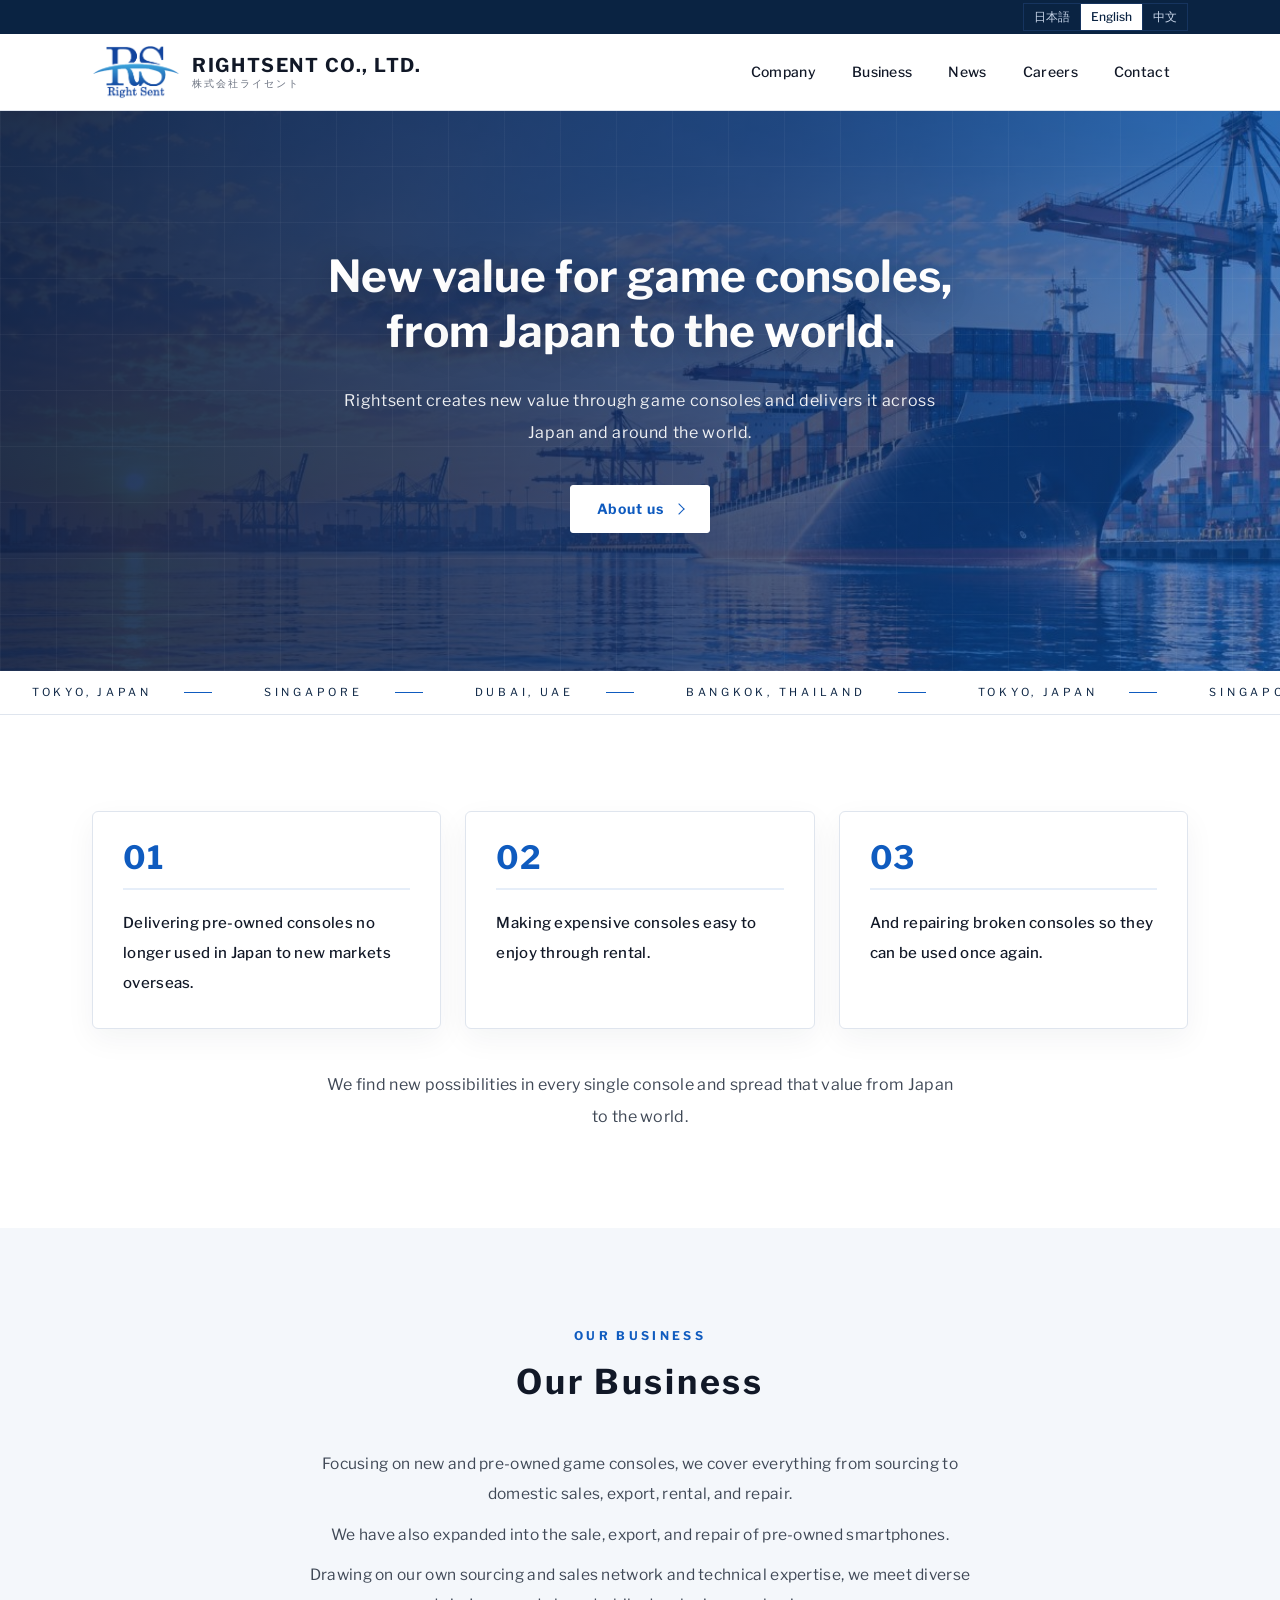
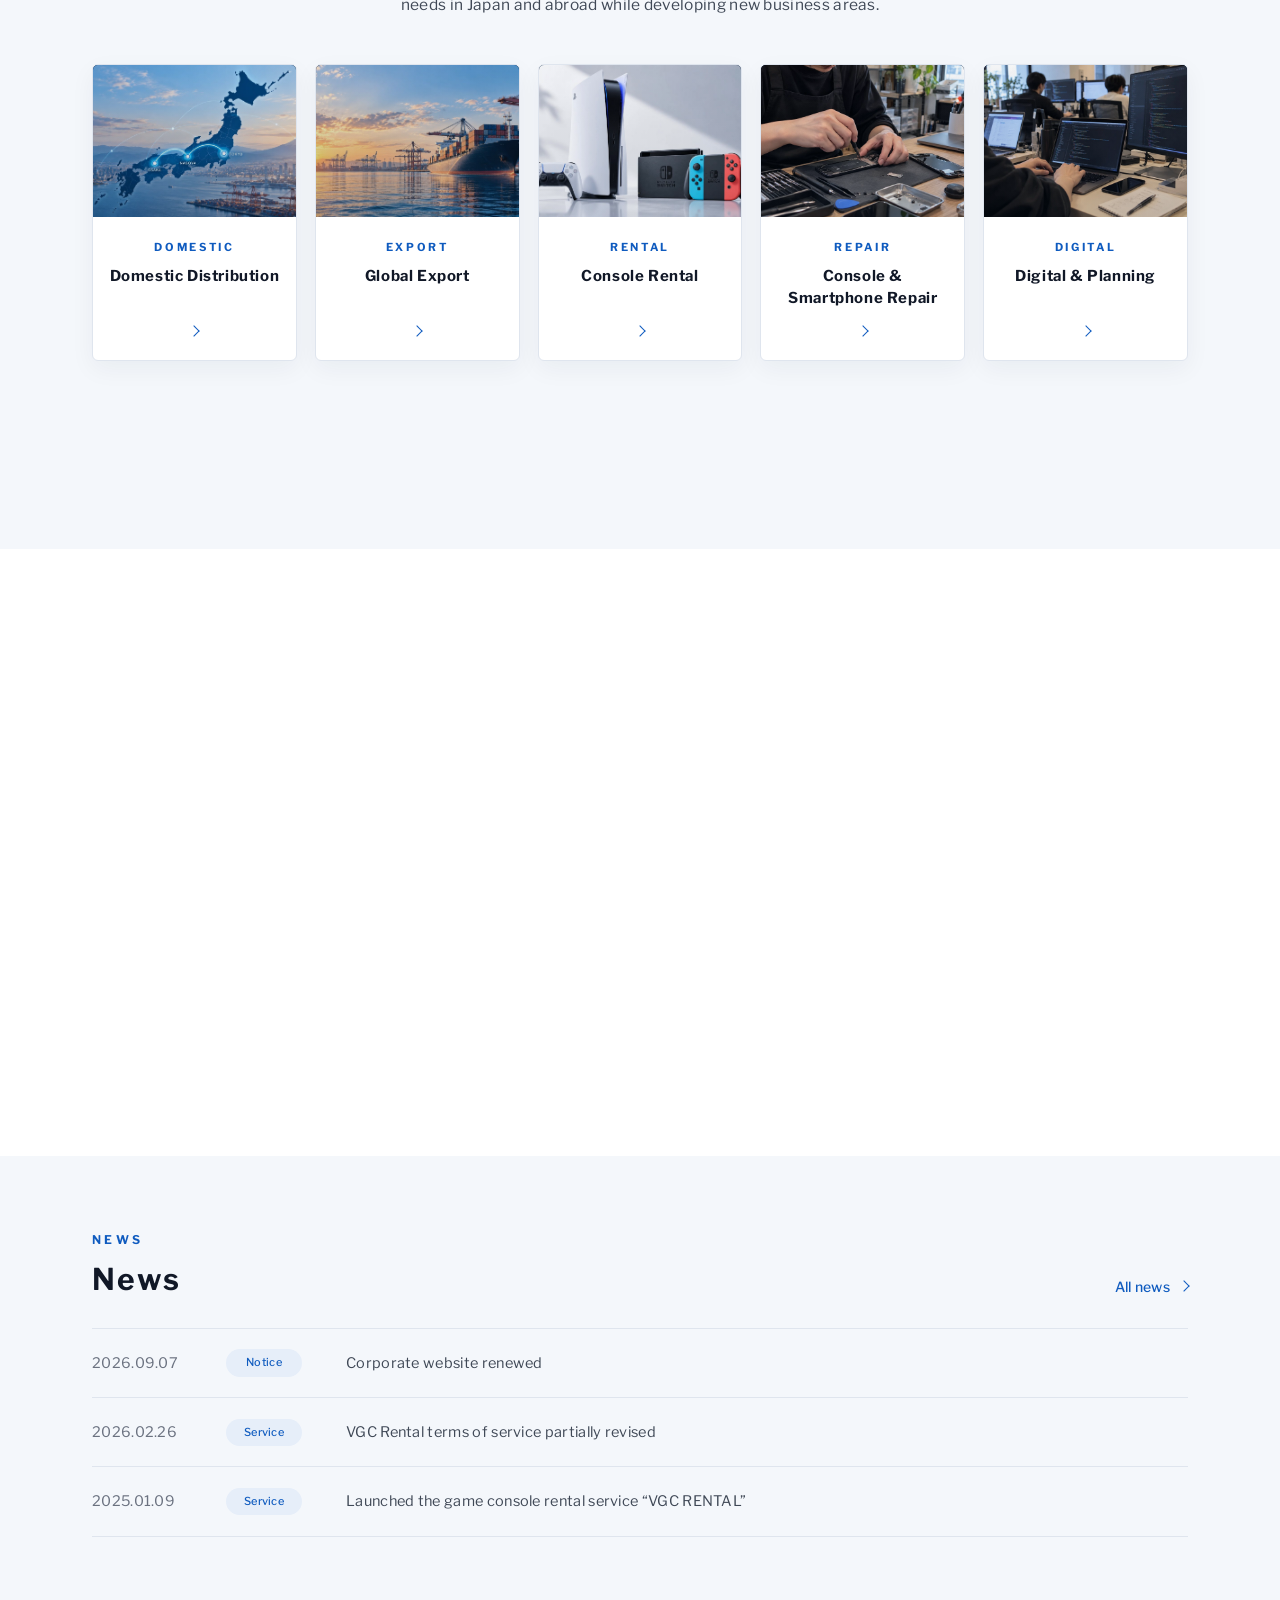
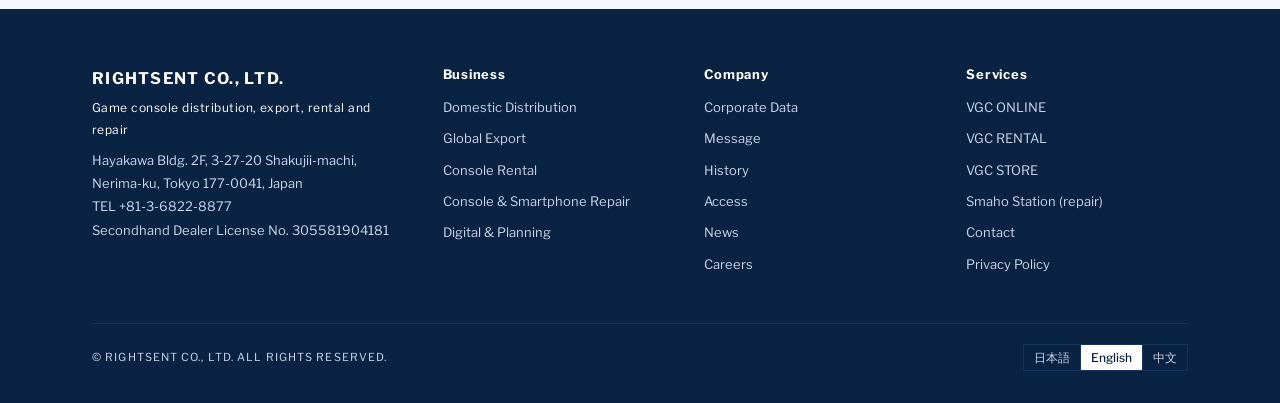
==== commit a64bc8eb: "ABOUTカードの番号重なり修正、公式ロゴ画像・ファビコンに変更 Co-Authored-By: Claude Fable 5.1 <noreply@anthropic.com> Claude-Ses" ====
--- a/index.html
+++ b/index.html
@@ -6,7 +6,7 @@
 <title data-i18n="title">株式会社ライセント｜ゲーム機の国内流通・海外輸出・レンタル・修理</title>
 <meta name="description" content="株式会社ライセントは、ゲーム機・スマートフォンの仕入れから国内販売、海外輸出、レンタル、修理まで手がける東京の会社です。VGC ONLINE / VGC RENTAL / VGC STORE を運営しています。">
 <meta name="color-scheme" content="light">
-<link rel="icon" href="favicon.svg" type="image/svg+xml">
+<link rel="icon" href="favicon.png" type="image/png">
 <link rel="preconnect" href="https://fonts.googleapis.com">
 <link rel="preconnect" href="https://fonts.gstatic.com" crossorigin>
 <link rel="stylesheet" href="https://fonts.googleapis.com/css2?family=Noto+Sans+JP:wght@400;500;700&family=Noto+Sans+SC:wght@400;500;700&family=Libre+Franklin:wght@400;500;600;700&display=swap">
@@ -23,7 +23,7 @@
 </div></div>
 
 <header class="head"><div class="wrap">
-  <a class="logo" href="index.html"><span class="sym">R</span><span class="name"><span data-i18n="brand.name">株式会社ライセント</span><small data-i18n="brand.sub">RIGHTSENT CO., LTD.</small></span></a>
+  <a class="logo" href="index.html"><img class="mark" src="assets/img/logo.png" alt="Right Sent" width="375" height="229"><span class="name"><span data-i18n="brand.name">株式会社ライセント</span><small data-i18n="brand.sub">RIGHTSENT CO., LTD.</small></span></a>
   <button class="menu-btn" type="button" aria-expanded="false" aria-controls="gnav" aria-label="Menu"><span></span></button>
   <ul class="gnav" id="gnav">
     <li><a href="company.html" data-i18n="nav.company">会社概要</a></li>
--- a/assets/site.css
+++ b/assets/site.css
@@ -51,8 +51,8 @@
 .head.scrolled{box-shadow:0 8px 30px rgba(10,35,66,.10)}
 .head .wrap{display:flex;align-items:center;justify-content:space-between;height:76px;gap:32px}
 .logo{display:flex;align-items:center;gap:12px}
-.logo .sym{width:36px;height:36px;background:var(--brand);display:grid;place-items:center;color:#fff;font-family:var(--latin);font-weight:700;font-size:18px;flex:none;border-radius:3px;transition:transform .5s cubic-bezier(.2,.7,.2,1)}
-.logo:hover .sym{transform:rotate(90deg)}
+.logo .mark{height:54px;width:auto;flex:none;display:block;transition:transform .5s cubic-bezier(.2,.7,.2,1)}
+.logo:hover .mark{transform:scale(1.04)}
 .logo .name{font-family:var(--display);font-weight:700;font-size:19px;color:var(--ink);letter-spacing:.08em;line-height:1.2}
 .logo .name small{display:block;font-family:var(--latin);font-weight:500;font-size:10px;letter-spacing:.2em;color:var(--muted)}
 .gnav{display:flex;align-items:center;list-style:none;margin:0;padding:0}
@@ -109,9 +109,9 @@
 /* ABOUT（トップ） */
 .about-lead{max-width:36em;margin:0 auto;text-align:center;font-size:17px;color:var(--ink);font-weight:500;line-height:2.1}
 .about-grid{display:grid;grid-template-columns:repeat(3,1fr);gap:24px;margin:0 0 40px}
-.about-grid>div{background:#fff;border:1px solid var(--line);border-radius:6px;padding:34px 30px 32px;position:relative;box-shadow:0 10px 30px rgba(10,35,66,.05);transition:transform .5s cubic-bezier(.2,.7,.2,1),box-shadow .5s}
+.about-grid>div{background:#fff;border:1px solid var(--line);border-radius:6px;padding:30px 30px 30px;position:relative;box-shadow:0 10px 30px rgba(10,35,66,.05);transition:transform .5s cubic-bezier(.2,.7,.2,1),box-shadow .5s}
 .about-grid>div:hover{transform:translateY(-6px);box-shadow:0 22px 44px rgba(10,35,66,.12)}
-.about-grid .num{font-family:var(--latin);font-size:40px;font-weight:700;color:var(--brand-lt);position:absolute;right:22px;top:14px;line-height:1;letter-spacing:.02em}
+.about-grid .num{display:block;font-family:var(--latin);font-size:32px;font-weight:700;color:var(--brand);line-height:1;letter-spacing:.02em;margin-bottom:18px;padding-bottom:14px;border-bottom:2px solid var(--brand-lt)}
 .about-grid p{font-size:15px;color:var(--ink);font-weight:500;line-height:2}
 .about-close{max-width:40em;margin:0 auto;text-align:center;font-size:16px;color:var(--text)}
 
@@ -321,7 +321,7 @@
   .head .wrap{height:64px;gap:12px}
   .gnav{top:64px}
   .logo{gap:10px;min-width:0}
-  .logo .sym{width:32px;height:32px;font-size:16px}
+  .logo .mark{height:42px}
   .logo .name{font-size:15px;letter-spacing:.06em;white-space:nowrap}
   .logo .name small{font-size:9px;letter-spacing:.14em}
   .sec{padding:56px 0}
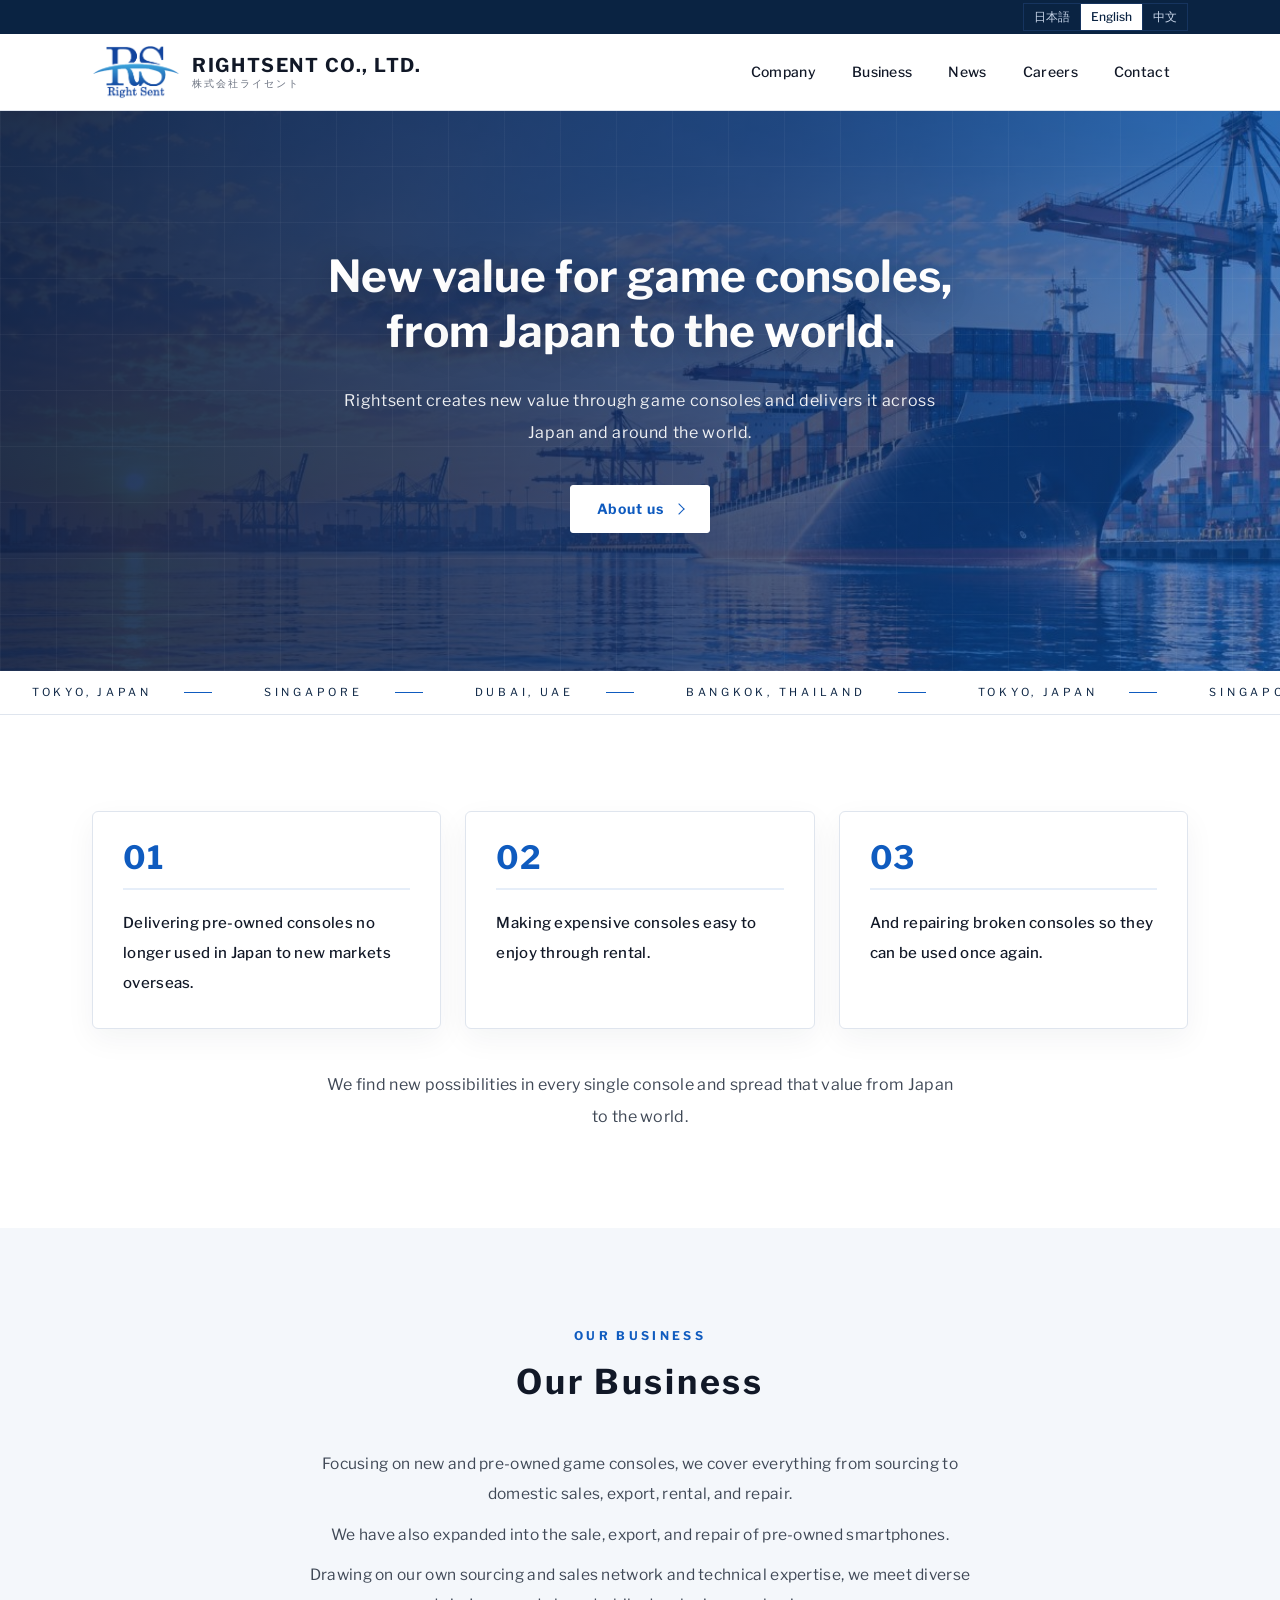
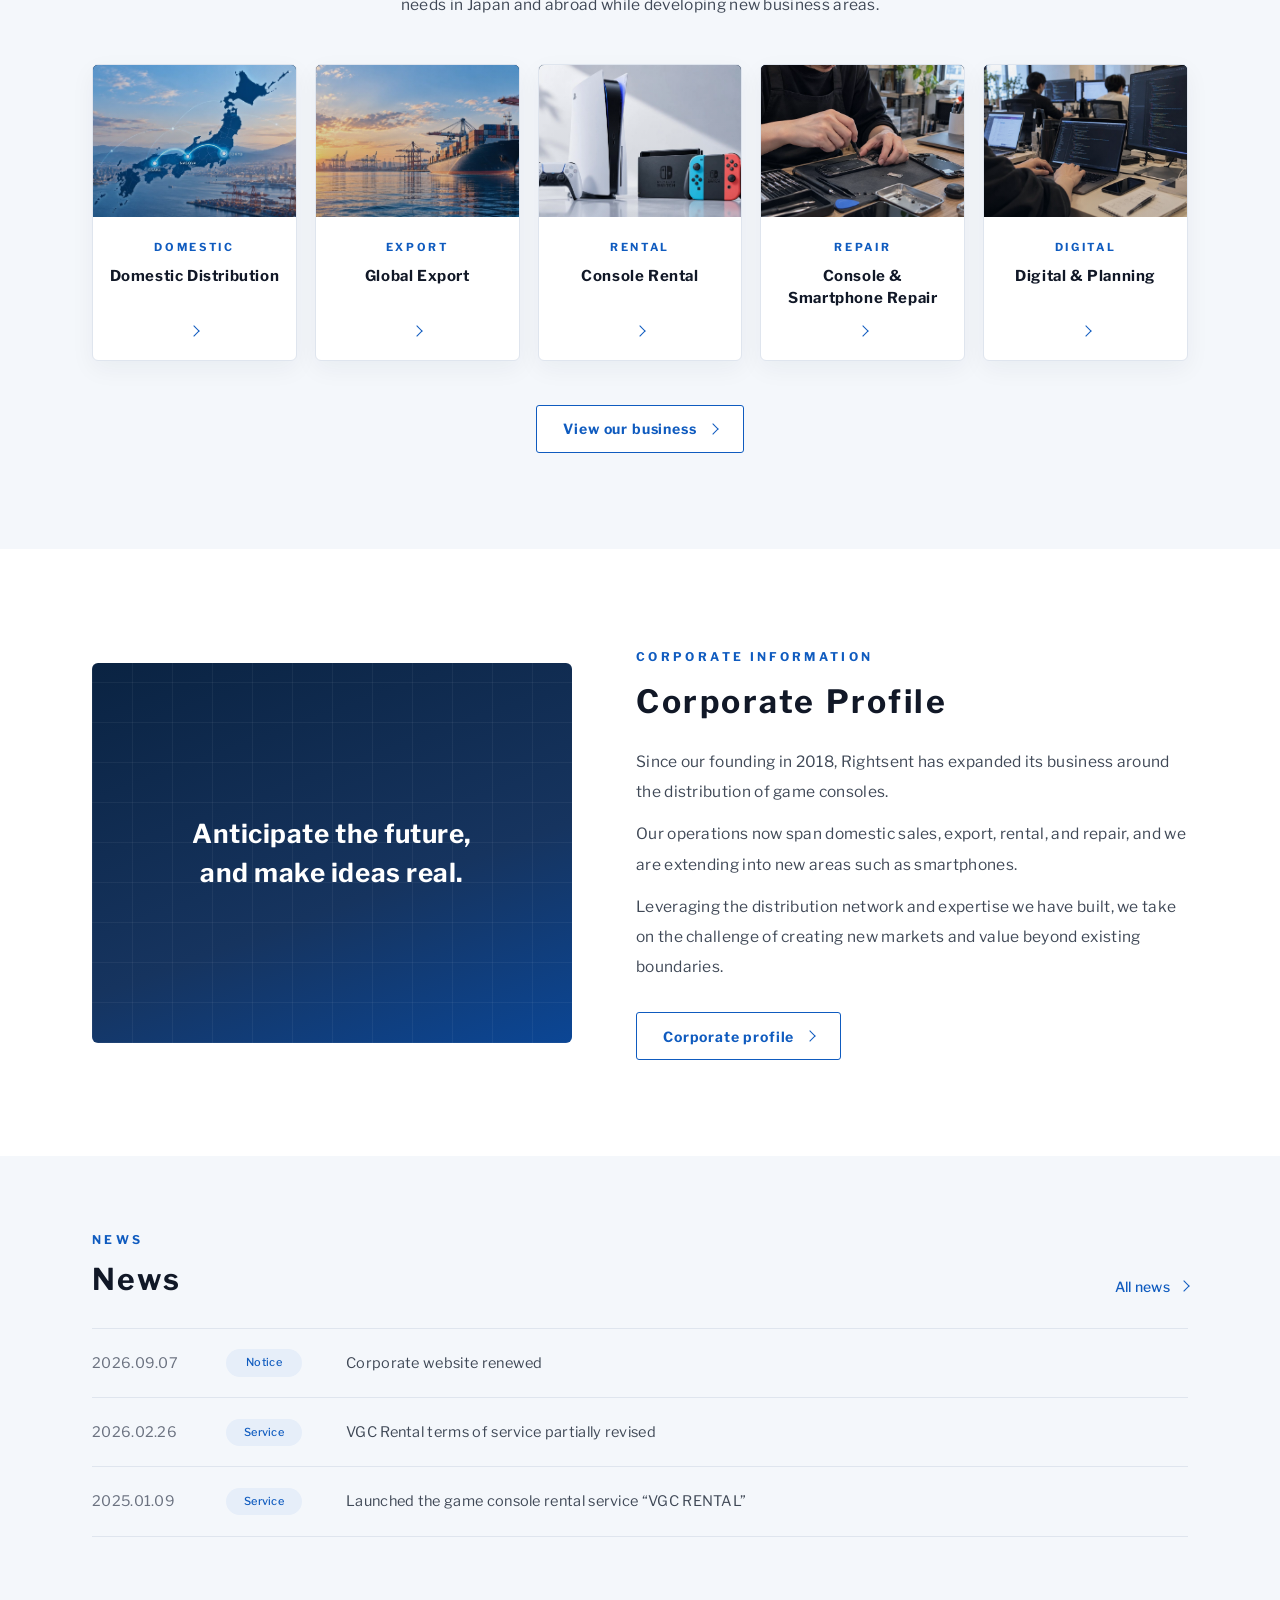
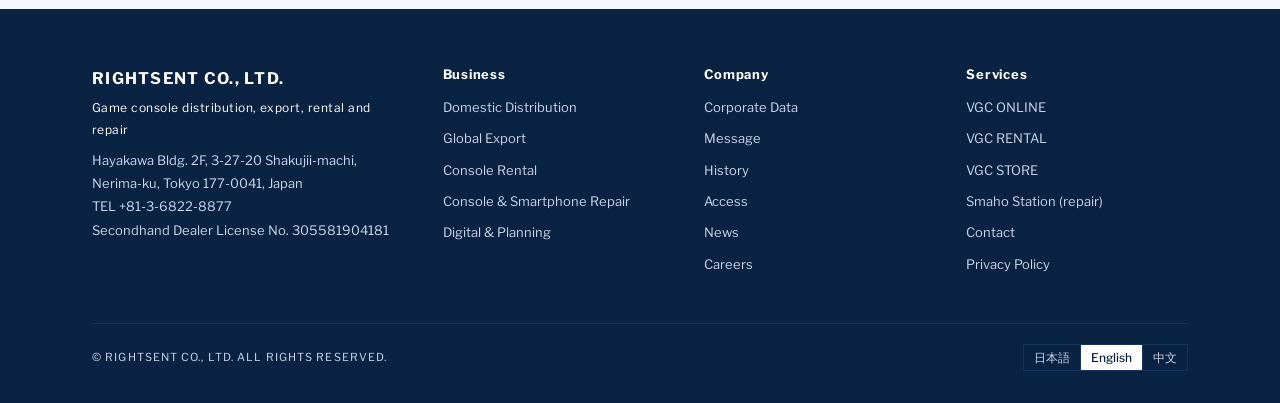
==== commit b28be86a: "SEO：タイトルを「中古品の総合輸出企業」に変更、説明文・OGP・canonical・sitemap・robots を追加 Co-Authored-By: Claude Fable 5.1 <nore" ====
--- a/index.html
+++ b/index.html
@@ -3,19 +3,28 @@
 <head>
 <meta charset="utf-8">
 <meta name="viewport" content="width=device-width, initial-scale=1">
-<title data-i18n="title">株式会社ライセント｜ゲーム機の国内流通・海外輸出・レンタル・修理</title>
-<meta name="description" content="株式会社ライセントは、ゲーム機・スマートフォンの仕入れから国内販売、海外輸出、レンタル、修理まで手がける東京の会社です。VGC ONLINE / VGC RENTAL / VGC STORE を運営しています。">
+<title data-i18n="title">株式会社ライセント｜中古品の総合輸出企業（ゲーム機・スマートフォン）</title>
+<meta name="description" content="株式会社ライセントは、ゲーム機・スマートフォンなど中古品の海外輸出を中心に、国内販売・レンタル・修理まで手がける東京の総合輸出企業です。">
 <meta name="color-scheme" content="light">
+<link rel="canonical" href="https://www.rightsent.com/">
+<meta property="og:type" content="website">
+<meta property="og:site_name" content="株式会社ライセント">
+<meta property="og:title" content="株式会社ライセント｜中古品の総合輸出企業（ゲーム機・スマートフォン）">
+<meta property="og:description" content="株式会社ライセントは、ゲーム機・スマートフォンなど中古品の海外輸出を中心に、国内販売・レンタル・修理まで手がける東京の総合輸出企業です。">
+<meta property="og:url" content="https://www.rightsent.com/">
+<meta property="og:image" content="https://www.rightsent.com/assets/img/export.jpg">
+<meta property="og:locale" content="ja_JP">
+<meta name="twitter:card" content="summary_large_image">
 <link rel="icon" href="favicon.png" type="image/png">
 <link rel="preconnect" href="https://fonts.googleapis.com">
 <link rel="preconnect" href="https://fonts.gstatic.com" crossorigin>
 <link rel="stylesheet" href="https://fonts.googleapis.com/css2?family=Noto+Sans+JP:wght@400;500;700&family=Noto+Sans+SC:wght@400;500;700&family=Libre+Franklin:wght@400;500;600;700&display=swap">
 <link rel="stylesheet" href="assets/site.css">
 <script type="application/ld+json">
-{"@context":"https://schema.org","@type":"Organization","name":"株式会社ライセント","alternateName":"RIGHTSENT CO., LTD.","url":"https://www.rightsent.com/","foundingDate":"2018-11-29","telephone":"+81-3-6822-8877","address":{"@type":"PostalAddress","postalCode":"177-0041","addressRegion":"東京都","addressLocality":"練馬区","streetAddress":"石神井町3-27-20 早川ビル2F","addressCountry":"JP"},"founder":{"@type":"Person","name":"芹澤 慎次郎"},"sameAs":["https://vgc-online.com/","https://x.com/VGC_RENTAL","https://x.com/VGC_ONLINE"]}
+{"@context":"https://schema.org","@type":"Organization","name":"株式会社ライセント","alternateName":"RIGHTSENT CO., LTD.","description":"株式会社ライセントは、ゲーム機・スマートフォンなど中古品の海外輸出を中心に、国内販売・レンタル・修理まで手がける東京の総合輸出企業です。","url":"https://www.rightsent.com/","foundingDate":"2018-11-29","telephone":"+81-3-6822-8877","address":{"@type":"PostalAddress","postalCode":"177-0041","addressRegion":"東京都","addressLocality":"練馬区","streetAddress":"石神井町3-27-20 早川ビル2F","addressCountry":"JP"},"founder":{"@type":"Person","name":"芹澤 慎次郎"},"sameAs":["https://vgc-online.com/","https://x.com/VGC_RENTAL","https://x.com/VGC_ONLINE"]}
 </script>
 </head>
-<body>
+<body class="is-top">
 <a class="skip" href="#main">本文へ</a>
 
 <div class="util"><div class="wrap">
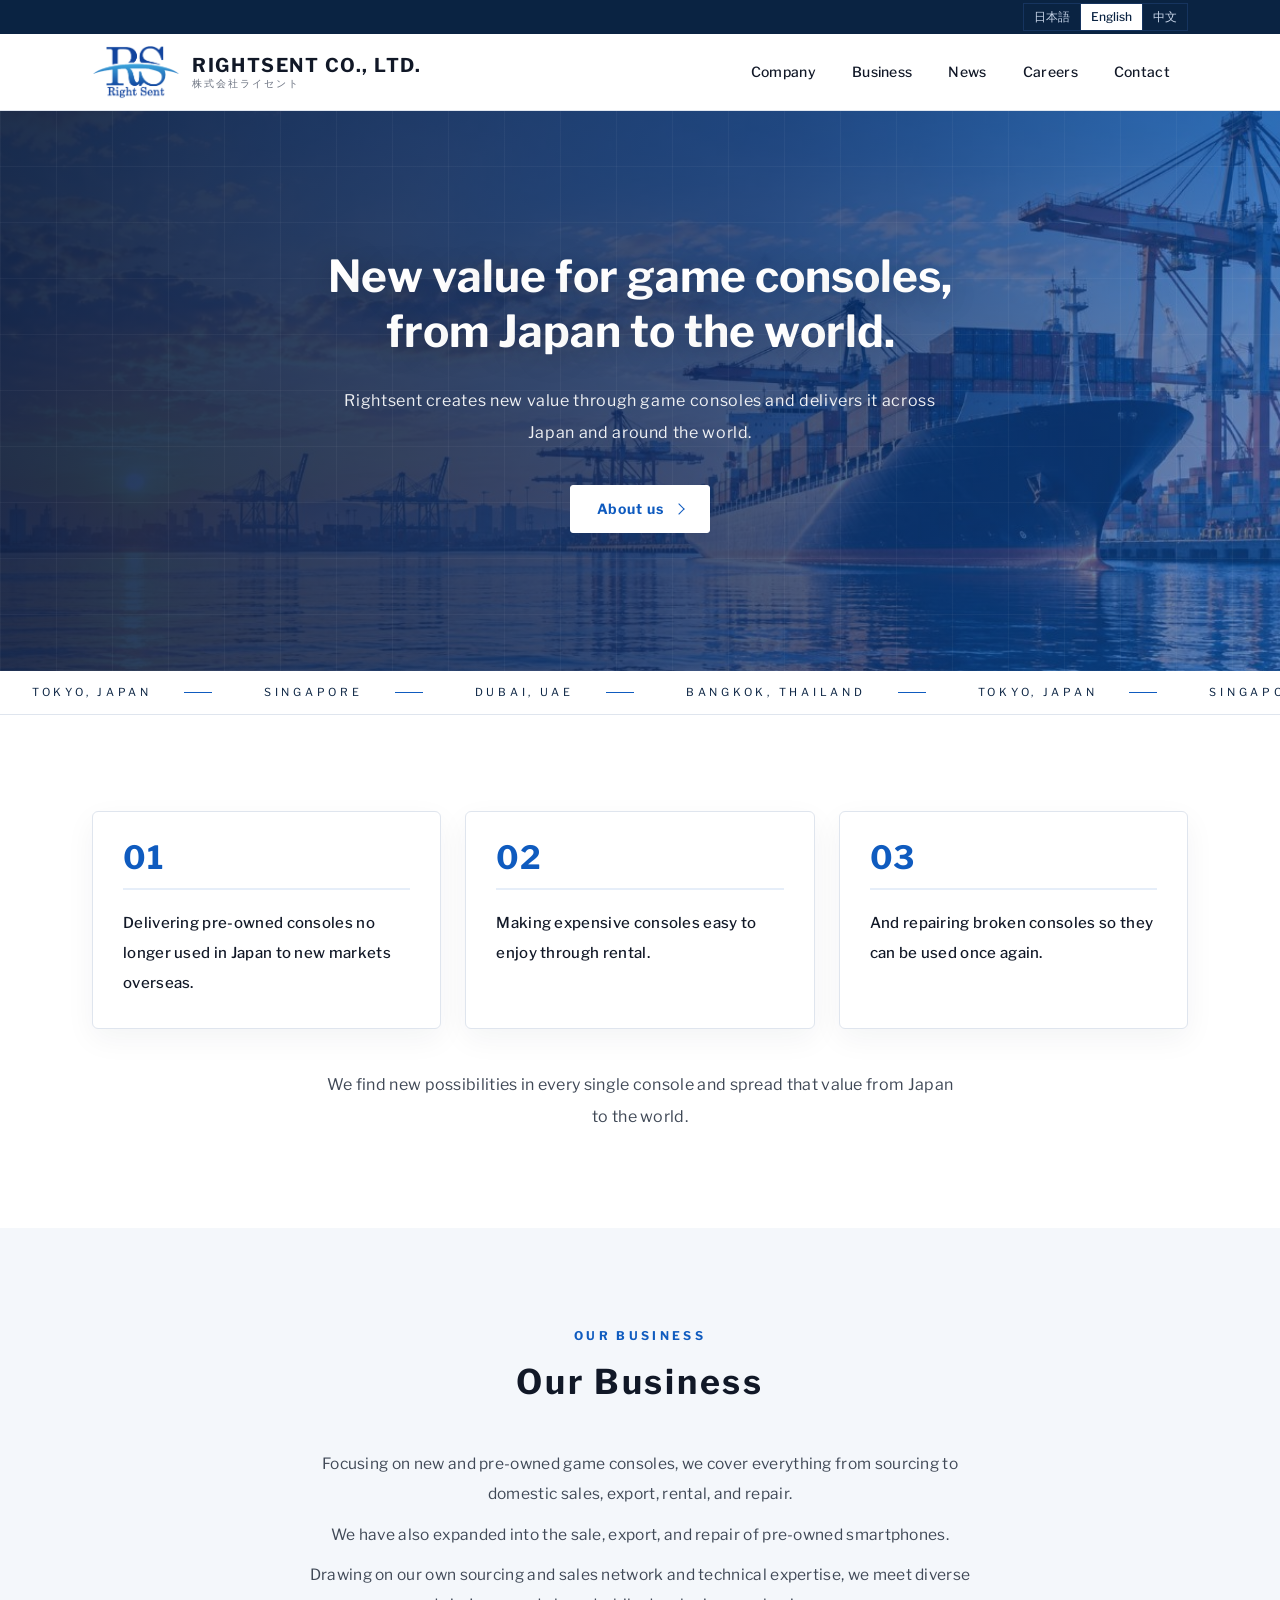
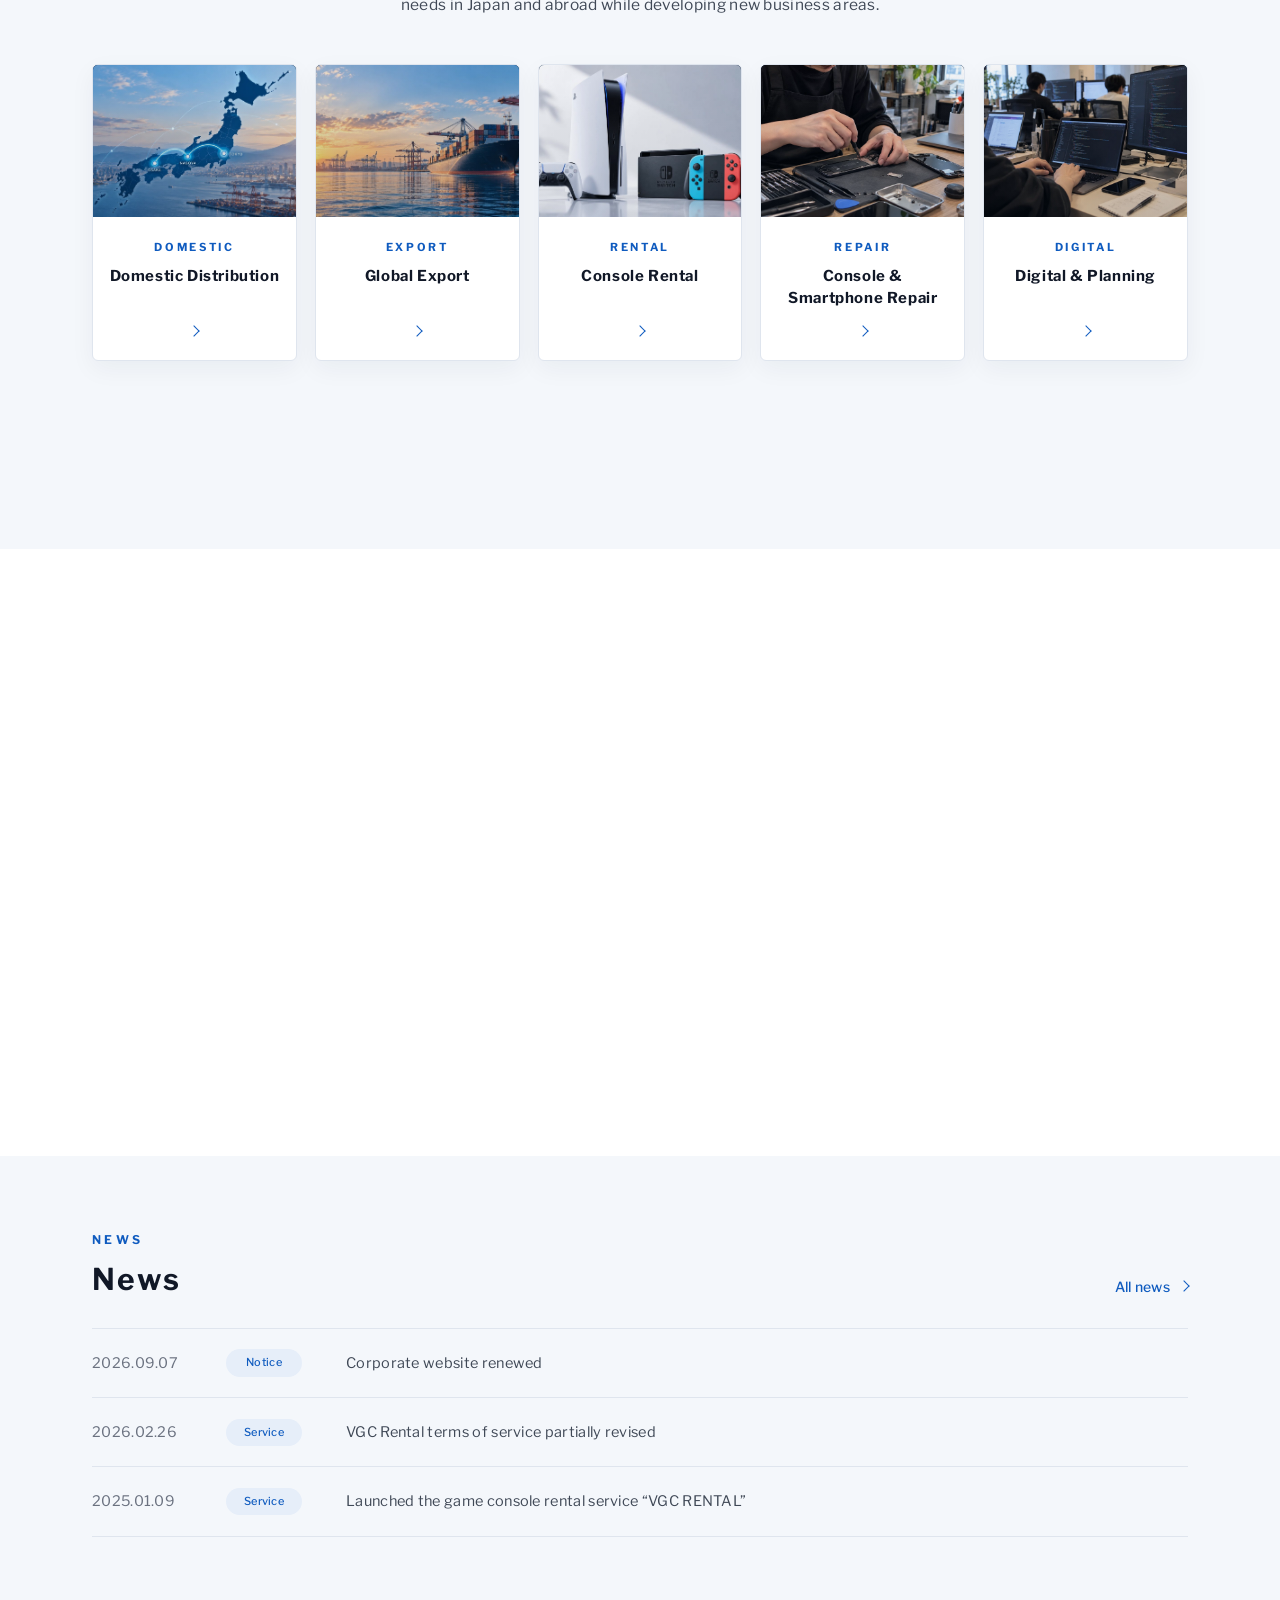
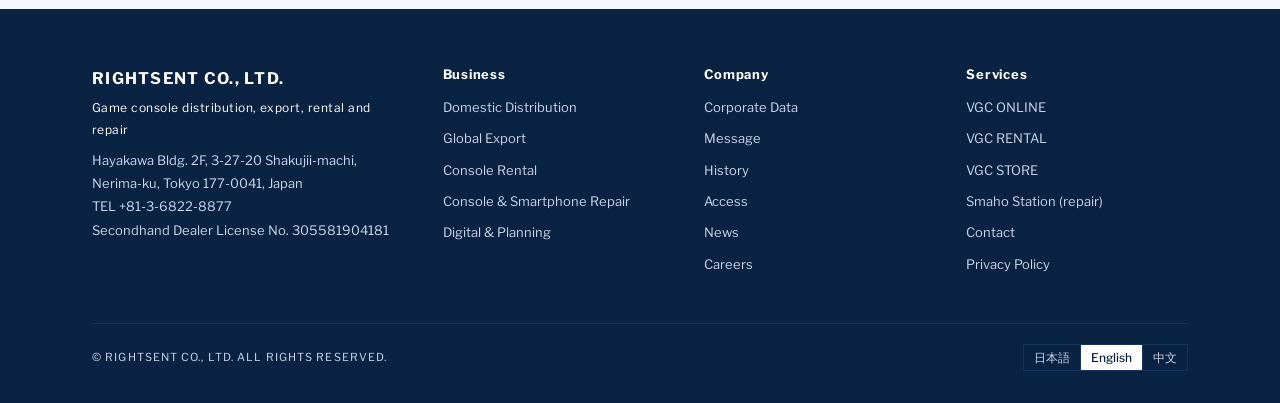
==== commit 06f06b31: "トップのタイトルを「株式会社ライセント｜中古品の総合輸出企業」に短縮 Co-Authored-By: Claude Fable 5.1 <noreply@anthropic.com> Claude-S" ====
--- a/index.html
+++ b/index.html
@@ -3,13 +3,13 @@
 <head>
 <meta charset="utf-8">
 <meta name="viewport" content="width=device-width, initial-scale=1">
-<title data-i18n="title">株式会社ライセント｜中古品の総合輸出企業（ゲーム機・スマートフォン）</title>
+<title data-i18n="title">株式会社ライセント｜中古品の総合輸出企業</title>
 <meta name="description" content="株式会社ライセントは、ゲーム機・スマートフォンなど中古品の海外輸出を中心に、国内販売・レンタル・修理まで手がける東京の総合輸出企業です。">
 <meta name="color-scheme" content="light">
 <link rel="canonical" href="https://www.rightsent.com/">
 <meta property="og:type" content="website">
 <meta property="og:site_name" content="株式会社ライセント">
-<meta property="og:title" content="株式会社ライセント｜中古品の総合輸出企業（ゲーム機・スマートフォン）">
+<meta property="og:title" content="株式会社ライセント｜中古品の総合輸出企業">
 <meta property="og:description" content="株式会社ライセントは、ゲーム機・スマートフォンなど中古品の海外輸出を中心に、国内販売・レンタル・修理まで手がける東京の総合輸出企業です。">
 <meta property="og:url" content="https://www.rightsent.com/">
 <meta property="og:image" content="https://www.rightsent.com/assets/img/export.jpg">
